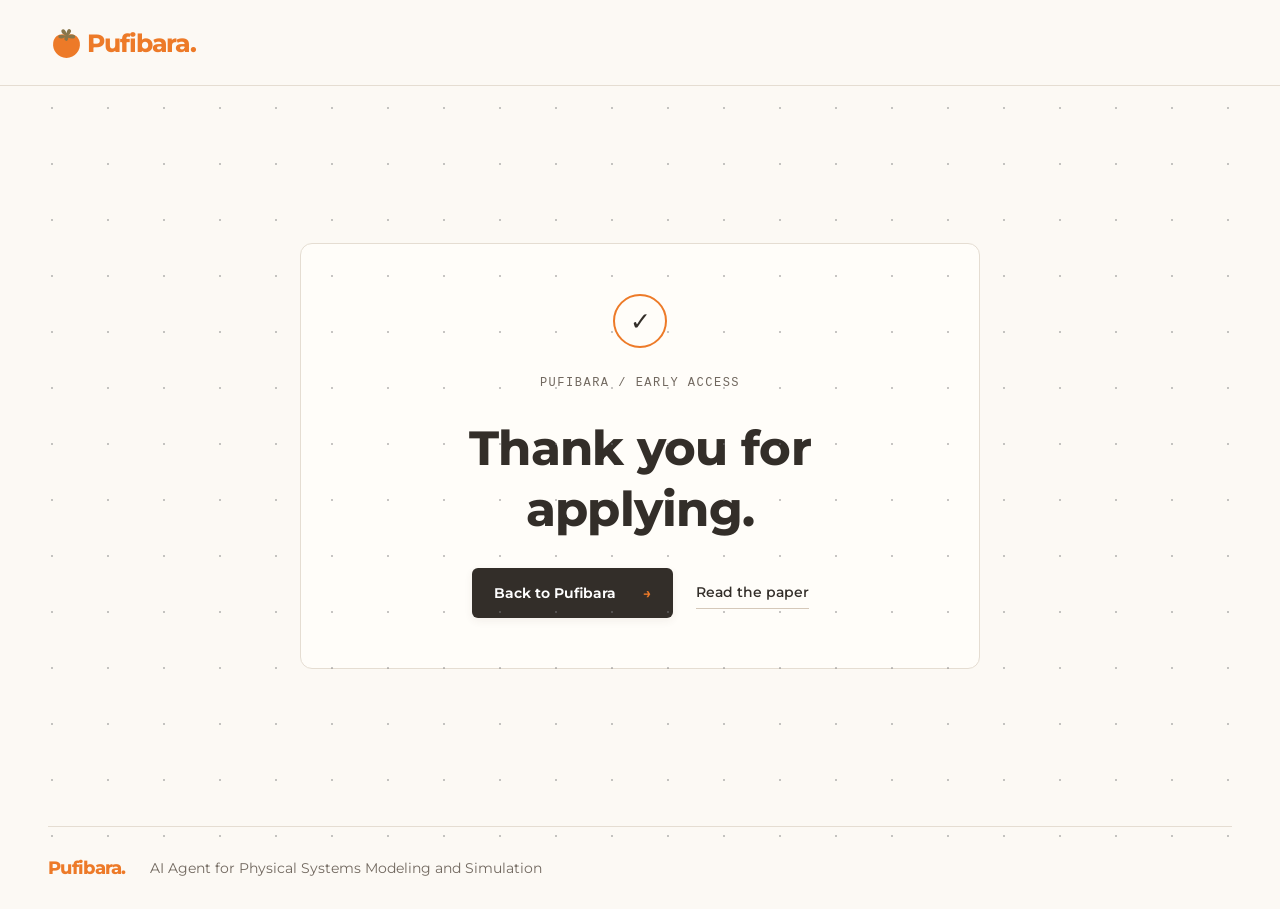
==== website/thanks.html @ 18b5b830 "Refine landing page layout and animations" ====
<!doctype html>
<html lang="en">
<head>
  <meta charset="utf-8">
  <meta name="viewport" content="width=device-width, initial-scale=1">
  <meta name="theme-color" content="#fcf9f4">
  <meta name="robots" content="noindex">
  <title>Thank you — Pufibara Early Access</title>
  <link rel="icon" href="assets/mascot-topper.svg" type="image/svg+xml">
  <link rel="stylesheet" href="styles.css?v=heading-type-1">
</head>
<body>
  <a class="skip-link" href="#main">Skip to main content</a>
  <header class="site-header wrap">
    <a class="wordmark" href="index.html" aria-label="Pufibara home"><img class="brand-icon" src="assets/mascot-topper.svg" alt="" width="37" height="40">Pufibara<span class="brand-dot" aria-hidden="true">.</span></a>
  </header>
  <main class="success-page wrap" id="main">
    <section class="success-card" aria-labelledby="thanks-title">
      <span class="success-icon" aria-hidden="true">✓</span>
      <p class="eyebrow">PUFIBARA / EARLY ACCESS</p>
      <h1 id="thanks-title">Thank you for applying.</h1>
      <div class="hero-actions"><a class="button primary" href="index.html">Back to Pufibara <span aria-hidden="true">→</span></a><a class="text-link" href="https://arxiv.org/abs/2608.23653">Read the paper</a></div>
    </section>
  </main>
  <footer class="site-footer wrap"><a class="footer-brand" href="index.html">Pufibara.</a><p>AI Agent for Physical Systems Modeling and Simulation</p></footer>
</body>
</html>
---- website/styles.css ----
@charset "UTF-8";

@font-face {
  font-family: "Montserrat";
  font-style: normal;
  font-weight: 100 900;
  font-display: swap;
  src: url("assets/fonts/Montserrat-Variable.woff2") format("woff2");
}

:root {
  --paper: #fcf9f4;
  --surface: #fffdf9;
  --warm: #f7f1e8;
  --ink: #332e29;
  --muted: #71685f;
  --orange: #ed7a28;
  --line: #e5ddd2;
  --text-body: 16px;
  --text-ui: 14px;
  --text-small: 12px;
  --text-section: 34px;
  --text-card: 20px;
  --radius-card: 12px;
  --radius-control: 6px;
  --section-space: 24px;
  --dot-pattern: radial-gradient(circle, #fff 1px, transparent 1.5px);
  --dot-spacing: 56px 56px;
  --sans: "Montserrat", -apple-system, BlinkMacSystemFont, "Segoe UI", sans-serif;
  --mono: "SFMono-Regular", Consolas, "Liberation Mono", monospace;
}

* { box-sizing: border-box; }
html { scroll-behavior: smooth; scroll-padding-top: 110px; }
body { margin: 0; background: var(--paper); color: var(--ink); font-family: var(--sans); -webkit-font-smoothing: antialiased; }
a { color: inherit; text-decoration: none; }
a:focus-visible { outline: 3px solid var(--orange); outline-offset: 5px; }
::selection { background: var(--orange); color: var(--ink); }
h1, h2, h3, p { margin-top: 0; }
.wrap { width: min(1184px, calc(100% - 96px)); margin-inline: auto; }
.skip-link { position: absolute; left: 20px; top: -80px; background: var(--ink); color: white; padding: 12px; z-index: 20; }
.skip-link:focus { top: 12px; }

/* Keep navigation accessible while reading. */
.site-header { display: flex; align-items: center; justify-content: space-between; gap: 24px; min-height: 86px; position: sticky; top: 0; z-index: 10; background: var(--paper); }
.site-header::before { content: ""; position: absolute; inset: 0; z-index: -1; background: var(--paper); box-shadow: 0 0 0 100vmax var(--paper); clip-path: inset(0 -100vmax); pointer-events: none; }
.site-header::after { content: ""; position: absolute; bottom: 0; left: calc(50% - 50vw); right: calc(50% - 50vw); border-bottom: 1px solid var(--line); pointer-events: none; }
.wordmark { display: flex; align-items: center; font-size: 25px; font-weight: 750; letter-spacing: -1.1px; color: var(--orange); }
.brand-icon { display: block; flex-shrink: 0; width: 37px; height: 40px; margin-right: 2px; }
.brand-dot { color: var(--orange); }
.site-header nav { display: flex; align-items: center; gap: 27px; font-size: var(--text-ui); font-weight: 550; }
.site-header nav a:hover, .text-link:hover, .difference-link:hover, .site-footer a:not(.footer-brand):hover { color: var(--ink); text-decoration: underline; text-decoration-color: var(--orange); text-underline-offset: 5px; }

.hero { position: relative; isolation: isolate; display: grid; grid-template-columns: 1.15fr 1fr; gap: 56px; align-items: center; padding-top: 68px; padding-bottom: var(--section-space); }
.eyebrow { font: 500 var(--text-small)/1.7 var(--mono); letter-spacing: 1.5px; color: var(--muted); margin-bottom: 24px; }
h1 { font-size: clamp(40px, 4.4vw, 62px); font-weight: 750; line-height: 1.2; letter-spacing: -2.5px; margin-bottom: 25px; }
html:lang(en) .hero-copy { container-type: inline-size; min-width: 0; }
html:lang(en) h1 { font-size: min(7.1cqw, 48px); font-weight: 750; line-height: 1.28; letter-spacing: -.015em; }
.hero-line { display: block; white-space: normal; }
.accent { color: var(--orange); }
.hero-description { max-width: 475px; font-size: var(--text-body); line-height: 1.9; color: var(--muted); margin-bottom: 29px; }
.hero-actions { display: flex; align-items: center; flex-wrap: wrap; gap: 23px; }
.button { display: inline-flex; align-items: center; justify-content: space-between; gap: 27px; padding: 15px 21px; border: 1px solid transparent; border-radius: var(--radius-control); font-size: var(--text-ui); font-weight: 650; transition: background .15s, transform .15s; }
.primary { background: var(--ink); color: #fff; box-shadow: 0 3px 8px #513b2512; }
.primary span { color: var(--orange); }
.button:hover { background: #514033; transform: translateY(-2px); }
.text-link { font-size: var(--text-ui); font-weight: 550; border-bottom: 1px solid #d5c8b9; padding-block: 7px; }
.text-link:hover { border-bottom-color: var(--orange); text-decoration: none; }
.text-link span { margin-left: 12px; }
.hero-art { position: relative; min-width: 0; margin: 0; background: #f2eee7; border: 1px solid var(--line); border-radius: var(--radius-card); overflow: hidden; box-shadow: 0 15px 40px #80572f0c; }
.hero-art img { display: block; width: 100%; height: auto; }
.mascot-link { display: block; border-radius: inherit; }
.mascot-link:focus-visible { outline-offset: -5px; }

.section-space { padding-block: var(--section-space); }
.engineering-section { background: var(--paper); }
.engineering-grid { display: grid; grid-template-columns: repeat(2, minmax(0, 1fr)); gap: 32px; }
.engineering-title { text-align: center; margin-bottom: 32px; }
.heading-lead, .heading-tomorrow, .heading-vision, .heading-amp, .heading-demo { display: inline-block; }
.heading-tomorrow { position: relative; }
.heading-tomorrow svg { position: absolute; left: 0; bottom: -10px; width: 100%; height: 16px; }
.heading-amp { color: inherit; margin-inline: .06em; }
.engineering-column { position: relative; min-width: 0; padding: 28px; border-radius: var(--radius-card); color: var(--ink); }
.engineering-column h3 { font-size: var(--text-card); font-weight: 650; line-height: 1.45; letter-spacing: -.5px; margin-bottom: 18px; }
.engineering-column ul { list-style: none; padding: 0; margin: 0; }
.engineering-column li { position: relative; min-height: 116px; font-size: 19px; line-height: 1.55; font-weight: 550; }
.engineering-column li p { margin: 0; }
.engineering-today { padding-left: 0; }
.engineering-today li { margin-bottom: 16px; border: 1px solid var(--line); border-radius: var(--radius-card); background: var(--surface); box-shadow: 0 6px 18px #513b2506; }
.workflow-copy { padding: 18px; }
.engineering-column li .workflow-note { margin-top: 10px; color: var(--muted); font-size: var(--text-ui); font-weight: 400; line-height: 1.6; }
.engineering-column li .workflow-time { display: inline-block; padding: 3px 8px; border-radius: 4px; background: var(--warm); font-family: var(--mono); font-size: var(--text-small); }
.engineering-tomorrow { align-self: start; padding-bottom: 0; }
.engineering-tomorrow h3 { color: var(--orange); }
.engineering-tomorrow li { display: flex; min-height: 0; padding: 0 0 16px; }
.engineering-tomorrow li:last-child { padding-bottom: 0; }
.engineering-tomorrow li > div { position: relative; flex: 1; min-width: 0; padding: 18px; border: 1px solid var(--line); border-radius: var(--radius-card); background: var(--surface); box-shadow: 0 6px 18px #513b2506; }
.engineering-tomorrow li:nth-child(2) > div { border-color: #ed7a2855; background: #fff4e9; }
.engineering-column .workflow-label { display: flex; align-items: center; gap: 10px; margin-bottom: 12px; color: var(--ink); font: 700 22px/1.4 var(--sans); letter-spacing: 0; }
.engineering-tomorrow li:nth-child(2) .workflow-label { color: var(--orange); }
.role-icon { width: 24px; height: 24px; flex-shrink: 0; }
@media (min-width: 681px) {
  .engineering-grid { column-gap: 28px; row-gap: 16px; padding-top: 12px; }
  .engineering-column { display: grid; grid-template-rows: subgrid; grid-row: span 3; align-self: stretch; padding: 0; }
  .engineering-column ul { display: contents; }
  .engineering-column h3 { margin-bottom: 0; }
  .engineering-column li { min-height: 0; margin-bottom: 0; padding-bottom: 0; }
}
@media (prefers-reduced-motion: no-preference) {
  .engineering-section.is-visible .heading-lead { animation: heading-flow .7s cubic-bezier(.2,.8,.2,1) both; }
  .engineering-section.is-visible .heading-tomorrow { animation: heading-swing .85s .12s cubic-bezier(.2,.8,.2,1) both; }
  .engineering-section.is-visible .heading-tomorrow path { stroke-dasharray: 1; animation: draw-tool-links .65s .55s ease both; }
  .demo-section.is-visible .heading-vision { animation: demo-word-left 1s cubic-bezier(.22,.8,.3,1) both; }
  .demo-section.is-visible .heading-amp { animation: amp-pop 1s .12s both; }
  .demo-section.is-visible .heading-demo { animation: demo-word-right 1s .22s cubic-bezier(.22,.8,.3,1) both; }
  @keyframes heading-flow { from { opacity: 0; translate: -12px 7px; } to { opacity: 1; translate: 0 0; } }
  @keyframes heading-swing { 0% { opacity: 0; translate: 16px 10px; } 65% { opacity: 1; translate: 0 -3px; } 100% { opacity: 1; translate: 0 0; } }
  @keyframes amp-pop { 0% { opacity: 0; scale: .65; } 60% { opacity: 1; scale: 1.12; } 100% { opacity: 1; scale: 1; } }
  @keyframes demo-word-left { 0% { opacity: 0; translate: -28px 16px; } 60% { opacity: 1; translate: 3px -6px; } 80% { translate: -1px 2px; } 100% { opacity: 1; translate: 0 0; } }
  @keyframes demo-word-right { 0% { opacity: 0; translate: 28px -16px; } 60% { opacity: 1; translate: -3px 6px; } 80% { translate: 1px -2px; } 100% { opacity: 1; translate: 0 0; } }
  .difference-item.is-visible .local-computer { animation: reveal-feature .65s ease both; }
  .difference-item.is-visible .computer-files { animation: reveal-feature .55s .25s ease both; }
  .difference-item.is-visible .llm-choice { animation: reveal-feature .65s .5s ease both; }
  .difference-item.is-visible .llm-options > span { animation: reveal-feature .5s .7s ease both; }
  .difference-item.is-visible .llm-options > span + span { animation-delay: .85s; }
  .difference-item.is-visible .agent-hub { animation: reveal-feature .55s ease both; }
  .difference-item.is-visible .tools-visual > svg path { stroke-dasharray: 1; animation: draw-tool-links 1s .25s ease both; }
  .difference-item.is-visible .tool-destinations > span { animation: reveal-feature .55s .6s ease both; }
  .difference-item.is-visible .tool-destinations > span:nth-child(2) { animation-delay: .8s; }
  .difference-item.is-visible .tool-destinations > span:nth-child(3) { animation-delay: 1s; }
  .engineering-section.is-visible li { animation: workflow-arrive .65s both; }
  .engineering-section.is-visible li:nth-child(2) { animation-delay: .15s; }
  @keyframes workflow-arrive { from { opacity: 0; translate: 0 14px; } to { opacity: 1; translate: 0 0; } }
}
@media (max-width: 680px) {
  .engineering-grid { grid-template-columns: 1fr; gap: 24px; }
  .engineering-column { padding: 0 24px; }
  .engineering-today li:last-child { margin-bottom: 0; }
  .engineering-column li { min-height: 0; font-size: 18px; }
}
.demo-section { background: var(--paper); }
.demo-inner { text-align: center; }
.demo-inner h2 { margin-bottom: 32px; }
.demo-frame { aspect-ratio: 16 / 9; width: min(100%, 760px); margin-inline: auto; background: #f7efe4; border: 1px solid var(--line); border-radius: var(--radius-card); overflow: hidden; }
.demo-frame iframe { display: block; width: 100%; height: 100%; border: 0; }
.demo-cover { position: relative; display: flex; align-items: center; justify-content: center; height: 100%; }
.demo-cover:focus-visible { outline-offset: -5px; }
.demo-thumbnail { position: absolute; inset: 0; width: 100%; height: 100%; object-fit: cover; }
.demo-play { position: relative; display: inline-flex; align-items: center; justify-content: center; width: 64px; height: 48px; border-radius: 10px; background: var(--ink); }
.demo-play::before { content: ""; width: 0; height: 0; border-top: 8px solid transparent; border-bottom: 8px solid transparent; border-left: 13px solid var(--orange); transform: translateX(2px); }
.demo-cover:hover .demo-play { background: #514033; }
.demo-duration { position: absolute; right: 10px; bottom: 10px; padding: 2px 5px; border-radius: 3px; background: #0009; color: #fff; font: var(--text-small)/1.5 var(--mono); }
.demo-fallback { display: inline-block; margin-top: 9px; }
h2 { font-size: var(--text-section); font-weight: 700; line-height: 1.3; letter-spacing: -1.2px; margin-bottom: 24px; }
.benchmark-heading { display: flex; justify-content: space-between; align-items: center; flex-wrap: wrap; gap: 25px 40px; }
.difference-heading h2, .benchmark-heading h2 { margin-bottom: 0; }
.benchmark-heading > p { max-width: 400px; margin: 0; color: var(--muted); font-size: var(--text-body); line-height: 1.9; }
.difference-grid { display: grid; grid-template-columns: repeat(2, minmax(0, 1fr)); gap: 18px; margin-top: 34px; }
.difference-item { container-type: inline-size; display: flex; flex-direction: column; align-items: flex-start; padding: 24px; border: 1px solid var(--line); border-radius: var(--radius-card); background: var(--surface); }
.difference-number { font: var(--text-small)/1.6 var(--mono); letter-spacing: 1px; color: var(--muted); }
.difference-number::before { content: ""; display: inline-block; width: 5px; height: 5px; background: var(--orange); margin-right: 8px; vertical-align: 1px; }
.feature-visual { width: 100%; height: 180px; margin-top: 20px; padding: 18px; border: 1px solid var(--line); border-radius: var(--radius-card); background: var(--paper); }
.visual-caption { display: block; margin-bottom: 14px; color: var(--muted); font: var(--text-small)/1.5 var(--mono); letter-spacing: .5px; }
.behavior-visual svg { display: block; width: 100%; height: 92px; color: var(--orange); }
.system-spring { transform-origin: 36px 43px; }
.system-damper { transform-origin: 116px 78px; }
.privacy-visual { display: flex; align-items: center; justify-content: center; gap: 20px; }
.local-computer { display: grid; justify-items: center; gap: 12px; font-size: var(--text-small); }
.computer-screen { position: relative; display: grid; grid-template-columns: auto auto; align-items: center; justify-content: center; gap: 10px; width: 158px; min-height: 76px; padding: 10px; border: 2px solid #b7a99b; border-radius: 9px; background: var(--surface); }
.computer-screen::after { content: ""; position: absolute; left: -8px; right: -8px; bottom: -6px; height: 4px; background: #b7a99b; border-radius: 0 0 5px 5px; }
.computer-app { color: var(--orange); font-size: var(--text-ui); font-weight: 650; }
.computer-files { display: flex; flex-direction: column; align-items: center; gap: 3px; color: var(--muted); white-space: nowrap; }
.computer-files svg { width: 28px; height: 26px; }
.llm-choice { display: grid; justify-items: center; gap: 10px; color: var(--muted); font-size: var(--text-small); text-align: center; }
.llm-options { display: flex; justify-content: center; flex-wrap: wrap; gap: 7px; }
.llm-options > span { padding: 5px 8px; border: 1px solid var(--line); border-radius: var(--radius-control); background: var(--surface); white-space: nowrap; }
.visual-chip { display: inline-flex; align-items: center; justify-content: center; padding: 7px 10px; border: 1px solid var(--line); border-radius: var(--radius-control); background: var(--surface); color: var(--ink); font: var(--text-small)/1.5 var(--mono); }
.comparison-visual { display: flex; flex-direction: column; justify-content: center; gap: 10px; }
.comparison-legend { display: flex; flex-wrap: wrap; gap: 4px 14px; color: var(--muted); font-size: var(--text-small); }
.comparison-legend span::before { content: ""; display: inline-block; width: 7px; height: 7px; margin-right: 5px; border-radius: 2px; background: #b7a99b; }
.comparison-legend .legend-pufibara::before { background: var(--orange); }
.comparison-row { display: grid; grid-template-columns: 78px 1fr; align-items: center; gap: 12px; font-size: var(--text-small); }
.comparison-pair { display: grid; gap: 3px; }
.comparison-bar { display: block; width: var(--bar-width); height: 6px; border-radius: 3px; transform-origin: left; }
.comparison-baseline { background: #b7a99b; }
.comparison-pufibara { background: var(--orange); }
.tools-visual { display: flex; align-items: center; justify-content: center; }
.agent-hub { border-color: #ed7a2855; color: var(--orange); }
.tools-visual > svg { width: 60px; height: 108px; flex: 0 1 60px; }
.tool-destinations { display: grid; gap: 7px; }
@container (max-width: 300px) {
  .privacy-visual { height: 200px; flex-direction: column; gap: 10px; }
  .local-computer { gap: 8px; }
  .computer-screen { padding: 8px; }
  .llm-choice { gap: 5px; }
}
@media (max-width: 420px) {
  .feature-visual { padding: 12px; }
  .visual-chip { padding: 6px 8px; }
  .comparison-row { grid-template-columns: 78px 1fr; gap: 8px; }
}
@media (prefers-reduced-motion: no-preference) {
  .difference-item.is-visible .system-mass { animation: settle-mass 2.8s ease-in-out both; }
  .difference-item.is-visible .system-spring { animation: settle-spring 2.8s ease-in-out both; }
  .difference-item.is-visible .system-damper { animation: settle-damper 2.8s ease-in-out both; }
  .difference-item.is-visible .comparison-bar { animation: reveal-comparison .8s ease both; }
  .difference-item.is-visible .comparison-pufibara { animation-delay: .15s; }
  @keyframes settle-mass { 0% { transform: translateX(18px); } 18% { transform: translateX(-12px); } 34% { transform: translateX(8px); } 50% { transform: translateX(-5px); } 65% { transform: translateX(3px); } 80% { transform: translateX(-1px); } 100% { transform: translateX(0); } }
  @keyframes settle-spring { 0% { transform: scaleX(1.13846); } 18% { transform: scaleX(.90769); } 34% { transform: scaleX(1.06154); } 50% { transform: scaleX(.96154); } 65% { transform: scaleX(1.02308); } 80% { transform: scaleX(.99231); } 100% { transform: scaleX(1); } }
  @keyframes settle-damper { 0% { transform: scaleX(1.36); } 18% { transform: scaleX(.76); } 34% { transform: scaleX(1.16); } 50% { transform: scaleX(.9); } 65% { transform: scaleX(1.06); } 80% { transform: scaleX(.98); } 100% { transform: scaleX(1); } }
  @keyframes reveal-comparison { from { transform: scaleX(0); } to { transform: scaleX(1); } }
  @keyframes reveal-feature { from { opacity: 0; transform: translateY(5px); } to { opacity: 1; transform: translateY(0); } }
  @keyframes draw-tool-links { from { stroke-dashoffset: 1; } to { stroke-dashoffset: 0; } }
}
.difference-item h3 { font-size: var(--text-card); font-weight: 650; line-height: 1.45; letter-spacing: -.5px; margin: 23px 0 15px; }
.difference-item > p { font-size: var(--text-body); line-height: 1.8; color: var(--muted); margin-bottom: 23px; }
.difference-link { margin-top: auto; font-size: var(--text-ui); line-height: 1.8; font-weight: 600; border-bottom: 1px solid var(--line); padding-bottom: 3px; }
.difference-link span { margin-left: 10px; }

.benchmark-section { padding-block: var(--section-space); background: var(--paper); }
.benchmark-heading .eyebrow { margin-bottom: 18px; }
.benchmark-matchup { display: flex; align-items: baseline; flex-wrap: wrap; gap: 9px 14px; font-size: var(--text-section); }
.matchup-vs { color: var(--muted); font-size: .55em; font-weight: 500; letter-spacing: 0; }
.matchup-competitor { color: var(--ink); white-space: nowrap; }
.benchmark-takeaway { margin: 17px 0 0; font-size: var(--text-body); line-height: 1.8; color: var(--ink); }
.benchmark-context { font: var(--text-small)/1.9 var(--mono); color: var(--muted); margin: 29px 0 0; }
.benchmark-context > span { padding-inline: 11px; color: #aa9784; }
.benchmark-metrics { display: grid; grid-template-columns: repeat(3, minmax(0, 1fr)); gap: 16px; margin-top: 25px; }
.benchmark-metric { min-width: 0; padding: 25px 22px 22px; border: 1px solid #dfd2c2; border-top: 3px solid var(--orange); border-radius: var(--radius-card); background: var(--surface); box-shadow: 0 4px 12px #69451f04; text-align: center; }
.benchmark-metric h3 { font-size: var(--text-card); line-height: 1.7; font-weight: 550; color: var(--ink); margin-bottom: 24px; min-height: 44px; }
.metric-value { font-size: clamp(48px, 6vw, 64px); font-weight: 750; line-height: 1.1; font-variant-numeric: tabular-nums; letter-spacing: -2px; margin-bottom: 8px; white-space: nowrap; }
.metric-value > span { font-size: .55em; letter-spacing: -.5px; }
.metric-value > .metric-number { font-size: inherit; letter-spacing: inherit; }
.metric-value > .metric-prefix { display: block; margin-bottom: 8px; color: var(--muted); font-size: var(--text-ui); font-weight: 500; line-height: 1.5; letter-spacing: 0; }
.benchmark-footer { display: flex; justify-content: space-between; align-items: flex-start; gap: 35px; margin-top: 23px; }
.benchmark-footer p { max-width: 630px; margin: 0; color: var(--muted); font-size: var(--text-small); line-height: 1.85; }
.benchmark-notes { min-width: 0; }
.evaluation-details { margin-top: 12px; }
.evaluation-details summary { width: fit-content; padding: 8px 0; cursor: pointer; font-size: var(--text-ui); font-weight: 600; }
.evaluation-details summary:focus-visible { outline: 2px solid var(--orange); outline-offset: 4px; }
.evaluation-details[open] summary { margin-bottom: 6px; }
.benchmark-footer .text-link { flex-shrink: 0; font-size: var(--text-ui); padding-top: 0; }

.site-footer { display: flex; align-items: center; gap: 24px; padding-block: 25px; border-top: 1px solid var(--line); font-family: var(--sans); font-size: var(--text-ui); line-height: 1.8; color: var(--muted); }
.footer-brand { font-size: 18px; font-weight: 750; color: var(--orange); letter-spacing: -.7px; }
.site-footer p { margin: 0; }
.site-footer > a:last-child { margin-left: auto; }

/* Pilot applications are submitted directly to the configured mail form service. */
.nav-pilot { color: var(--ink); font-weight: 650; text-decoration: underline; text-decoration-color: var(--orange); text-underline-offset: 5px; }
.pilot-nav-short { display: none; }
.pilot-section { display: flex; flex-direction: column; align-items: center; gap: 34px; padding: var(--section-space) 40px; margin-top: 0; margin-bottom: 48px; background: var(--paper); }
.pilot-copy { text-align: center; width: 100%; max-width: 660px; }
.pilot-copy > p:not(.eyebrow) { font-size: var(--text-body); line-height: 1.85; color: var(--muted); }
.pilot-copy h2 { margin-bottom: 20px; }
.pilot-copy > p:last-child { margin-bottom: 0; }
.pilot-form { position: relative; z-index: 6; width: 100%; max-width: 640px; min-width: 0; }
.form-row { display: grid; grid-template-columns: 1fr 1fr; gap: 16px; }
.form-field { display: flex; flex-direction: column; gap: 8px; margin-bottom: 19px; min-width: 0; }
.form-field label { font-size: var(--text-ui); font-weight: 600; line-height: 1.7; }
.form-field label > span { color: var(--ink); }
.form-field input, .form-field textarea { width: 100%; min-width: 0; padding: 11px 12px; border: 1px solid #d8cabc; border-radius: var(--radius-control); background: var(--surface); color: var(--ink); font: var(--text-body)/1.6 var(--sans); }
.form-field textarea { resize: vertical; min-height: 125px; }
.form-field input::placeholder, .form-field textarea::placeholder { color: #827568; font-size: var(--text-ui); }
.form-field input:focus-visible, .form-field textarea:focus-visible { outline: 2px solid var(--orange); outline-offset: 2px; }
.form-note { margin: 2px 0 19px; color: var(--muted); font-size: var(--text-small); line-height: 1.8; }
.pilot-form .button { cursor: pointer; font-family: var(--sans); min-height: 46px; }
.pilot-form .button:disabled { cursor: progress; opacity: .75; transform: none; }
.pilot-email { margin: 24px 0 0; color: var(--muted); font-size: var(--text-ui); line-height: 1.8; }
.pilot-email a { text-decoration: underline; text-underline-offset: 3px; overflow-wrap: anywhere; }

.success-page { min-height: calc(100svh - 160px); display: grid; align-items: center; padding-block: 65px; }
.success-card { max-width: 680px; width: 100%; margin-inline: auto; padding: 50px; border: 1px solid var(--line); border-radius: var(--radius-card); background: var(--surface); text-align: center; }
.success-icon { display: grid; place-items: center; width: 54px; height: 54px; margin: 0 auto 25px; border: 2px solid var(--orange); border-radius: 50%; color: var(--ink); font-size: 25px; }
.success-card .hero-actions { justify-content: center; margin-top: 27px; }

body::after {
  content: "";
  position: fixed;
  inset: 24px;
  z-index: 5;
  pointer-events: none;
  background-image: var(--dot-pattern);
  background-size: var(--dot-spacing);
  opacity: .22;
  mix-blend-mode: difference;
}
.demo-frame:has(iframe) { position: relative; z-index: 6; }

@media (min-width: 1500px) {
  .hero { padding-top: 80px; }
  .hero-art { max-width: 490px; justify-self: end; }
}
@media (max-width: 1000px) {
  .wrap { width: calc(100% - 56px); }
  .hero { gap: 30px; }
  .site-header nav { gap: 20px; }
  .benchmark-heading { gap: 35px; }
  .benchmark-heading > p { max-width: 340px; }
  .benchmark-metric { padding-inline: 17px; }
  .benchmark-footer { gap: 25px; }
  .pilot-section { padding-inline: 28px; gap: 35px; }
}
@media (max-width: 700px) {
  :root { --text-section: 28px; }
  .engineering-title, .demo-inner h2 { margin-bottom: 24px; }
  html { scroll-padding-top: 90px; }
  .wrap { width: calc(100% - 40px); }
  .site-header { min-height: 72px; gap: 12px; }
  .wordmark { font-size: 22px; }
  .brand-icon { width: 31px; height: 34px; margin-right: 2px; }
  .site-header nav { gap: 12px; }
  .site-header nav > a[href^="#"] { display: none; }
  .site-header nav > a.nav-pilot { display: inline-flex; align-items: center; min-height: 44px; }
  .pilot-nav-full { display: none; }
  .pilot-nav-short { display: inline; }
  .hero { grid-template-columns: 1fr; gap: 34px; padding-top: 43px; }
  .eyebrow { margin-bottom: 22px; }
  h1 { font-size: clamp(34px, 8.8vw, 54px); letter-spacing: -1.6px; }
  html:lang(en) h1 { font-size: clamp(32px, 8.7vw, 40px); line-height: 1.25; }
  html:lang(en) .hero-line { display: inline; white-space: normal; }
  .hero-actions { gap: 20px; }
  .hero-actions .button { gap: 18px; }
  .hero-art { max-width: 440px; width: 100%; justify-self: center; }
  h2 { font-size: var(--text-section); letter-spacing: -.8px; }
  .benchmark-heading { display: block; }
  .benchmark-heading > p { max-width: none; margin-top: 20px; }
  .difference-grid { grid-template-columns: 1fr; margin-top: 27px; gap: 14px; }
  .difference-item h3 { margin-top: 18px; }
  .difference-item > p { margin-bottom: 16px; }
  .benchmark-context { margin-top: 23px; }
  .benchmark-context > span { padding-inline: 5px; }
  .benchmark-metrics { grid-template-columns: 1fr; gap: 12px; }
  .benchmark-metric { padding: 24px; }
  .benchmark-metric h3 { min-height: 0; margin-bottom: 18px; }
  .metric-value { font-size: clamp(48px, 16vw, 64px); }
  .benchmark-footer { display: block; }
  .benchmark-footer .text-link { display: inline-block; margin-top: 18px; }
  .site-footer { flex-wrap: wrap; gap: 12px; }
  .site-footer p { order: 3; flex-basis: 100%; }
  .pilot-section { gap: 26px; padding-inline: 22px; margin-bottom: 40px; }
  .form-row { grid-template-columns: 1fr; gap: 0; }
  .success-page { padding-block: 40px; }
  .success-card { padding: 32px 23px; }
}
@media (prefers-reduced-motion: reduce) {
  html { scroll-behavior: auto; }
  *, *::before, *::after { transition: none !important; }
}
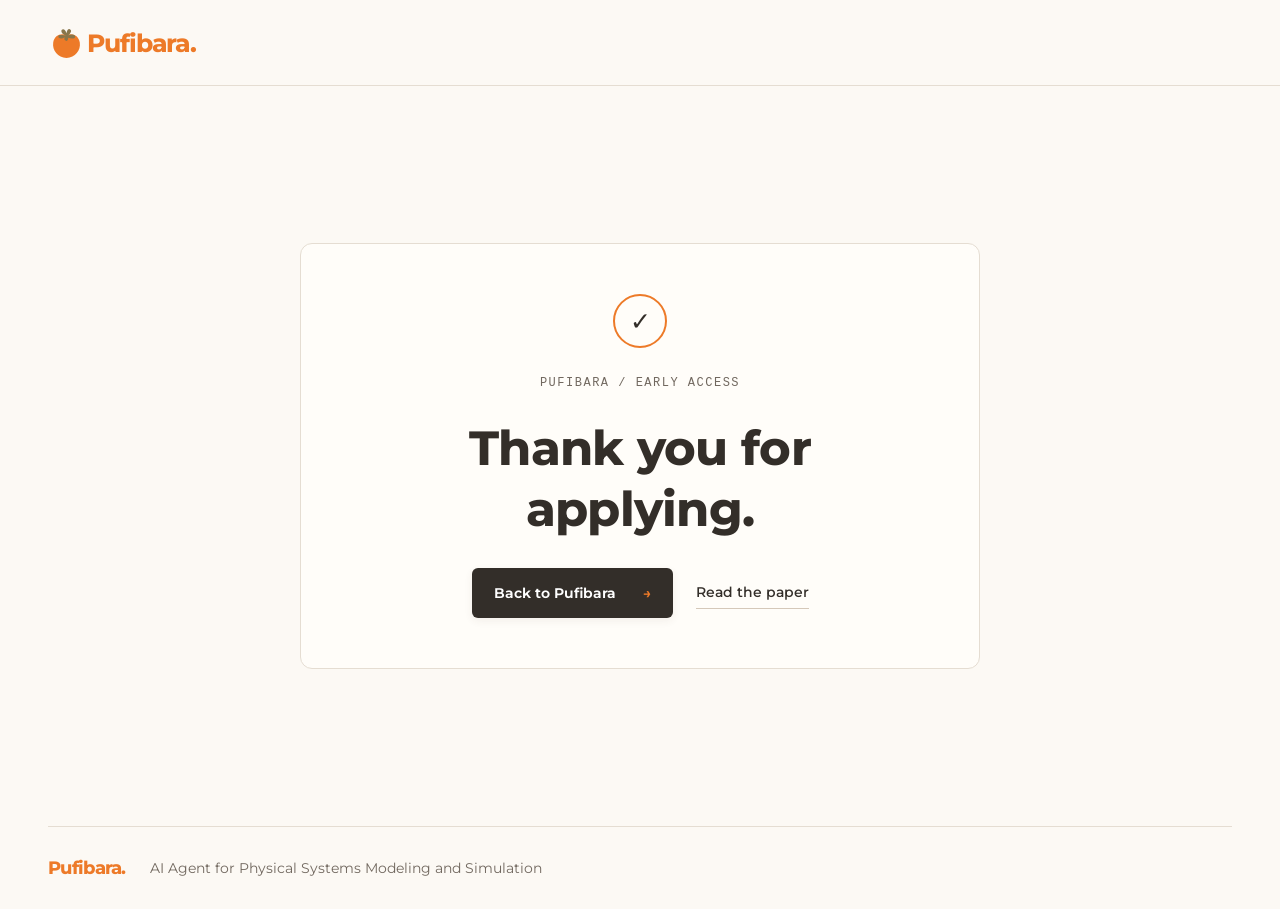
==== commit b9b7be9c: "Refine website layout and mobile typography" ====
--- a/website/thanks.html
+++ b/website/thanks.html
@@ -7,7 +7,7 @@
   <meta name="robots" content="noindex">
   <title>Thank you — Pufibara Early Access</title>
   <link rel="icon" href="assets/mascot-topper.svg" type="image/svg+xml">
-  <link rel="stylesheet" href="styles.css?v=heading-type-1">
+  <link rel="stylesheet" href="styles.css?v=responsive-review-1">
 </head>
 <body>
   <a class="skip-link" href="#main">Skip to main content</a>
--- a/website/styles.css
+++ b/website/styles.css
@@ -24,7 +24,7 @@
   --radius-card: 12px;
   --radius-control: 6px;
   --section-space: 24px;
-  --dot-pattern: radial-gradient(circle, #fff 1px, transparent 1.5px);
+  --dot-pattern: radial-gradient(circle, #b8ab9d 0.8px, transparent 1.3px);
   --dot-spacing: 56px 56px;
   --sans: "Montserrat", -apple-system, BlinkMacSystemFont, "Segoe UI", sans-serif;
   --mono: "SFMono-Regular", Consolas, "Liberation Mono", monospace;
@@ -52,6 +52,8 @@
 .site-header nav a:hover, .text-link:hover, .difference-link:hover, .site-footer a:not(.footer-brand):hover { color: var(--ink); text-decoration: underline; text-decoration-color: var(--orange); text-underline-offset: 5px; }
 
 .hero { position: relative; isolation: isolate; display: grid; grid-template-columns: 1.15fr 1fr; gap: 56px; align-items: center; padding-top: 68px; padding-bottom: var(--section-space); }
+.hero::before { content: ""; position: absolute; inset-block: 0; left: calc(50% - 50vw); right: calc(50% - 50vw); z-index: -1; pointer-events: none; }
+.hero::before, .engineering-section { background-image: var(--dot-pattern); background-size: var(--dot-spacing); }
 .eyebrow { font: 500 var(--text-small)/1.7 var(--mono); letter-spacing: 1.5px; color: var(--muted); margin-bottom: 24px; }
 h1 { font-size: clamp(40px, 4.4vw, 62px); font-weight: 750; line-height: 1.2; letter-spacing: -2.5px; margin-bottom: 25px; }
 html:lang(en) .hero-copy { container-type: inline-size; min-width: 0; }
@@ -73,7 +75,6 @@
 .mascot-link:focus-visible { outline-offset: -5px; }
 
 .section-space { padding-block: var(--section-space); }
-.engineering-section { background: var(--paper); }
 .engineering-grid { display: grid; grid-template-columns: repeat(2, minmax(0, 1fr)); gap: 32px; }
 .engineering-title { text-align: center; margin-bottom: 32px; }
 .heading-lead, .heading-tomorrow, .heading-vision, .heading-amp, .heading-demo { display: inline-block; }
@@ -152,21 +153,21 @@
 .demo-duration { position: absolute; right: 10px; bottom: 10px; padding: 2px 5px; border-radius: 3px; background: #0009; color: #fff; font: var(--text-small)/1.5 var(--mono); }
 .demo-fallback { display: inline-block; margin-top: 9px; }
 h2 { font-size: var(--text-section); font-weight: 700; line-height: 1.3; letter-spacing: -1.2px; margin-bottom: 24px; }
-.benchmark-heading { display: flex; justify-content: space-between; align-items: center; flex-wrap: wrap; gap: 25px 40px; }
+.difference-heading, .benchmark-heading, .benchmark-context { text-align: center; }
 .difference-heading h2, .benchmark-heading h2 { margin-bottom: 0; }
-.benchmark-heading > p { max-width: 400px; margin: 0; color: var(--muted); font-size: var(--text-body); line-height: 1.9; }
+.benchmark-summary { max-width: 52ch; margin: 8px auto 0; color: var(--muted); font-size: var(--text-ui); line-height: 1.7; }
+.benchmark-paper { display: inline-block; margin-top: 4px; }
 .difference-grid { display: grid; grid-template-columns: repeat(2, minmax(0, 1fr)); gap: 18px; margin-top: 34px; }
-.difference-item { container-type: inline-size; display: flex; flex-direction: column; align-items: flex-start; padding: 24px; border: 1px solid var(--line); border-radius: var(--radius-card); background: var(--surface); }
-.difference-number { font: var(--text-small)/1.6 var(--mono); letter-spacing: 1px; color: var(--muted); }
-.difference-number::before { content: ""; display: inline-block; width: 5px; height: 5px; background: var(--orange); margin-right: 8px; vertical-align: 1px; }
-.feature-visual { width: 100%; height: 180px; margin-top: 20px; padding: 18px; border: 1px solid var(--line); border-radius: var(--radius-card); background: var(--paper); }
-.visual-caption { display: block; margin-bottom: 14px; color: var(--muted); font: var(--text-small)/1.5 var(--mono); letter-spacing: .5px; }
-.behavior-visual svg { display: block; width: 100%; height: 92px; color: var(--orange); }
+.difference-item { container-type: inline-size; display: flex; flex-direction: column; align-items: center; padding: 24px; border: 1px solid var(--line); border-radius: var(--radius-card); background: var(--surface); text-align: center; }
+.feature-label { font: var(--text-small)/1.6 var(--mono); letter-spacing: 1px; text-transform: uppercase; color: var(--muted); }
+.feature-visual { width: 100%; min-height: 148px; margin-top: 12px; padding-block: 8px; }
+.behavior-visual { display: flex; align-items: center; }
+.behavior-visual svg { display: block; width: 100%; height: 112px; color: var(--orange); }
 .system-spring { transform-origin: 36px 43px; }
 .system-damper { transform-origin: 116px 78px; }
 .privacy-visual { display: flex; align-items: center; justify-content: center; gap: 20px; }
 .local-computer { display: grid; justify-items: center; gap: 12px; font-size: var(--text-small); }
-.computer-screen { position: relative; display: grid; grid-template-columns: auto auto; align-items: center; justify-content: center; gap: 10px; width: 158px; min-height: 76px; padding: 10px; border: 2px solid #b7a99b; border-radius: 9px; background: var(--surface); }
+.computer-screen { position: relative; display: grid; grid-template-columns: auto auto; align-items: center; justify-content: center; gap: 14px; width: 178px; min-height: 88px; padding: 10px; border: 2px solid #b7a99b; border-radius: 9px; background: var(--surface); }
 .computer-screen::after { content: ""; position: absolute; left: -8px; right: -8px; bottom: -6px; height: 4px; background: #b7a99b; border-radius: 0 0 5px 5px; }
 .computer-app { color: var(--orange); font-size: var(--text-ui); font-weight: 650; }
 .computer-files { display: flex; flex-direction: column; align-items: center; gap: 3px; color: var(--muted); white-space: nowrap; }
@@ -175,27 +176,26 @@
 .llm-options { display: flex; justify-content: center; flex-wrap: wrap; gap: 7px; }
 .llm-options > span { padding: 5px 8px; border: 1px solid var(--line); border-radius: var(--radius-control); background: var(--surface); white-space: nowrap; }
 .visual-chip { display: inline-flex; align-items: center; justify-content: center; padding: 7px 10px; border: 1px solid var(--line); border-radius: var(--radius-control); background: var(--surface); color: var(--ink); font: var(--text-small)/1.5 var(--mono); }
-.comparison-visual { display: flex; flex-direction: column; justify-content: center; gap: 10px; }
+.comparison-visual { display: flex; flex-direction: column; justify-content: center; gap: 10px; max-width: 420px; text-align: left; }
 .comparison-legend { display: flex; flex-wrap: wrap; gap: 4px 14px; color: var(--muted); font-size: var(--text-small); }
 .comparison-legend span::before { content: ""; display: inline-block; width: 7px; height: 7px; margin-right: 5px; border-radius: 2px; background: #b7a99b; }
 .comparison-legend .legend-pufibara::before { background: var(--orange); }
 .comparison-row { display: grid; grid-template-columns: 78px 1fr; align-items: center; gap: 12px; font-size: var(--text-small); }
 .comparison-pair { display: grid; gap: 3px; }
-.comparison-bar { display: block; width: var(--bar-width); height: 6px; border-radius: 3px; transform-origin: left; }
+.comparison-bar { display: block; width: var(--bar-width); height: 8px; border-radius: 4px; transform-origin: left; }
 .comparison-baseline { background: #b7a99b; }
 .comparison-pufibara { background: var(--orange); }
 .tools-visual { display: flex; align-items: center; justify-content: center; }
 .agent-hub { border-color: #ed7a2855; color: var(--orange); }
-.tools-visual > svg { width: 60px; height: 108px; flex: 0 1 60px; }
+.tools-visual > svg { width: 76px; height: 108px; flex: 0 1 76px; }
 .tool-destinations { display: grid; gap: 7px; }
 @container (max-width: 300px) {
-  .privacy-visual { height: 200px; flex-direction: column; gap: 10px; }
+  .privacy-visual { flex-direction: column; gap: 10px; }
   .local-computer { gap: 8px; }
   .computer-screen { padding: 8px; }
   .llm-choice { gap: 5px; }
 }
 @media (max-width: 420px) {
-  .feature-visual { padding: 12px; }
   .visual-chip { padding: 6px 8px; }
   .comparison-row { grid-template-columns: 78px 1fr; gap: 8px; }
 }
@@ -218,13 +218,11 @@
 .difference-link span { margin-left: 10px; }
 
 .benchmark-section { padding-block: var(--section-space); background: var(--paper); }
-.benchmark-heading .eyebrow { margin-bottom: 18px; }
-.benchmark-matchup { display: flex; align-items: baseline; flex-wrap: wrap; gap: 9px 14px; font-size: var(--text-section); }
+.benchmark-matchup { display: flex; justify-content: center; align-items: baseline; flex-wrap: wrap; gap: 4px 14px; font-size: var(--text-section); }
 .matchup-vs { color: var(--muted); font-size: .55em; font-weight: 500; letter-spacing: 0; }
 .matchup-competitor { color: var(--ink); white-space: nowrap; }
 .benchmark-takeaway { margin: 17px 0 0; font-size: var(--text-body); line-height: 1.8; color: var(--ink); }
-.benchmark-context { font: var(--text-small)/1.9 var(--mono); color: var(--muted); margin: 29px 0 0; }
-.benchmark-context > span { padding-inline: 11px; color: #aa9784; }
+.benchmark-context { display: flex; flex-wrap: wrap; justify-content: center; gap: 2px 16px; font: var(--text-small)/1.9 var(--mono); color: var(--muted); margin-top: 29px; }
 .benchmark-metrics { display: grid; grid-template-columns: repeat(3, minmax(0, 1fr)); gap: 16px; margin-top: 25px; }
 .benchmark-metric { min-width: 0; padding: 25px 22px 22px; border: 1px solid #dfd2c2; border-top: 3px solid var(--orange); border-radius: var(--radius-card); background: var(--surface); box-shadow: 0 4px 12px #69451f04; text-align: center; }
 .benchmark-metric h3 { font-size: var(--text-card); line-height: 1.7; font-weight: 550; color: var(--ink); margin-bottom: 24px; min-height: 44px; }
@@ -232,14 +230,12 @@
 .metric-value > span { font-size: .55em; letter-spacing: -.5px; }
 .metric-value > .metric-number { font-size: inherit; letter-spacing: inherit; }
 .metric-value > .metric-prefix { display: block; margin-bottom: 8px; color: var(--muted); font-size: var(--text-ui); font-weight: 500; line-height: 1.5; letter-spacing: 0; }
-.benchmark-footer { display: flex; justify-content: space-between; align-items: flex-start; gap: 35px; margin-top: 23px; }
-.benchmark-footer p { max-width: 630px; margin: 0; color: var(--muted); font-size: var(--text-small); line-height: 1.85; }
-.benchmark-notes { min-width: 0; }
+.benchmark-footer { margin-top: 23px; text-align: left; }
+.benchmark-footer p { margin: 0; color: var(--muted); font-size: var(--text-small); line-height: 1.85; }
 .evaluation-details { margin-top: 12px; }
 .evaluation-details summary { width: fit-content; padding: 8px 0; cursor: pointer; font-size: var(--text-ui); font-weight: 600; }
 .evaluation-details summary:focus-visible { outline: 2px solid var(--orange); outline-offset: 4px; }
 .evaluation-details[open] summary { margin-bottom: 6px; }
-.benchmark-footer .text-link { flex-shrink: 0; font-size: var(--text-ui); padding-top: 0; }
 
 .site-footer { display: flex; align-items: center; gap: 24px; padding-block: 25px; border-top: 1px solid var(--line); font-family: var(--sans); font-size: var(--text-ui); line-height: 1.8; color: var(--muted); }
 .footer-brand { font-size: 18px; font-weight: 750; color: var(--orange); letter-spacing: -.7px; }
@@ -251,9 +247,8 @@
 .pilot-nav-short { display: none; }
 .pilot-section { display: flex; flex-direction: column; align-items: center; gap: 34px; padding: var(--section-space) 40px; margin-top: 0; margin-bottom: 48px; background: var(--paper); }
 .pilot-copy { text-align: center; width: 100%; max-width: 660px; }
-.pilot-copy > p:not(.eyebrow) { font-size: var(--text-body); line-height: 1.85; color: var(--muted); }
+.pilot-copy > p { margin-bottom: 0; font-size: var(--text-body); line-height: 1.85; color: var(--muted); }
 .pilot-copy h2 { margin-bottom: 20px; }
-.pilot-copy > p:last-child { margin-bottom: 0; }
 .pilot-form { position: relative; z-index: 6; width: 100%; max-width: 640px; min-width: 0; }
 .form-row { display: grid; grid-template-columns: 1fr 1fr; gap: 16px; }
 .form-field { display: flex; flex-direction: column; gap: 8px; margin-bottom: 19px; min-width: 0; }
@@ -274,18 +269,6 @@
 .success-icon { display: grid; place-items: center; width: 54px; height: 54px; margin: 0 auto 25px; border: 2px solid var(--orange); border-radius: 50%; color: var(--ink); font-size: 25px; }
 .success-card .hero-actions { justify-content: center; margin-top: 27px; }
 
-body::after {
-  content: "";
-  position: fixed;
-  inset: 24px;
-  z-index: 5;
-  pointer-events: none;
-  background-image: var(--dot-pattern);
-  background-size: var(--dot-spacing);
-  opacity: .22;
-  mix-blend-mode: difference;
-}
-.demo-frame:has(iframe) { position: relative; z-index: 6; }
 
 @media (min-width: 1500px) {
   .hero { padding-top: 80px; }
@@ -295,10 +278,7 @@
   .wrap { width: calc(100% - 56px); }
   .hero { gap: 30px; }
   .site-header nav { gap: 20px; }
-  .benchmark-heading { gap: 35px; }
-  .benchmark-heading > p { max-width: 340px; }
   .benchmark-metric { padding-inline: 17px; }
-  .benchmark-footer { gap: 25px; }
   .pilot-section { padding-inline: 28px; gap: 35px; }
 }
 @media (max-width: 700px) {
@@ -314,28 +294,24 @@
   .site-header nav > a.nav-pilot { display: inline-flex; align-items: center; min-height: 44px; }
   .pilot-nav-full { display: none; }
   .pilot-nav-short { display: inline; }
-  .hero { grid-template-columns: 1fr; gap: 34px; padding-top: 43px; }
+  .hero { grid-template-columns: 1fr; gap: 24px; padding-top: 36px; }
   .eyebrow { margin-bottom: 22px; }
   h1 { font-size: clamp(34px, 8.8vw, 54px); letter-spacing: -1.6px; }
   html:lang(en) h1 { font-size: clamp(32px, 8.7vw, 40px); line-height: 1.25; }
-  html:lang(en) .hero-line { display: inline; white-space: normal; }
+  .hero-line { text-wrap: balance; }
+  .hero-line + .hero-line { margin-top: .12em; }
   .hero-actions { gap: 20px; }
   .hero-actions .button { gap: 18px; }
-  .hero-art { max-width: 440px; width: 100%; justify-self: center; }
+  .hero-art { width: min(90%, 360px); justify-self: center; }
   h2 { font-size: var(--text-section); letter-spacing: -.8px; }
-  .benchmark-heading { display: block; }
-  .benchmark-heading > p { max-width: none; margin-top: 20px; }
   .difference-grid { grid-template-columns: 1fr; margin-top: 27px; gap: 14px; }
   .difference-item h3 { margin-top: 18px; }
   .difference-item > p { margin-bottom: 16px; }
   .benchmark-context { margin-top: 23px; }
-  .benchmark-context > span { padding-inline: 5px; }
   .benchmark-metrics { grid-template-columns: 1fr; gap: 12px; }
   .benchmark-metric { padding: 24px; }
   .benchmark-metric h3 { min-height: 0; margin-bottom: 18px; }
   .metric-value { font-size: clamp(48px, 16vw, 64px); }
-  .benchmark-footer { display: block; }
-  .benchmark-footer .text-link { display: inline-block; margin-top: 18px; }
   .site-footer { flex-wrap: wrap; gap: 12px; }
   .site-footer p { order: 3; flex-basis: 100%; }
   .pilot-section { gap: 26px; padding-inline: 22px; margin-bottom: 40px; }
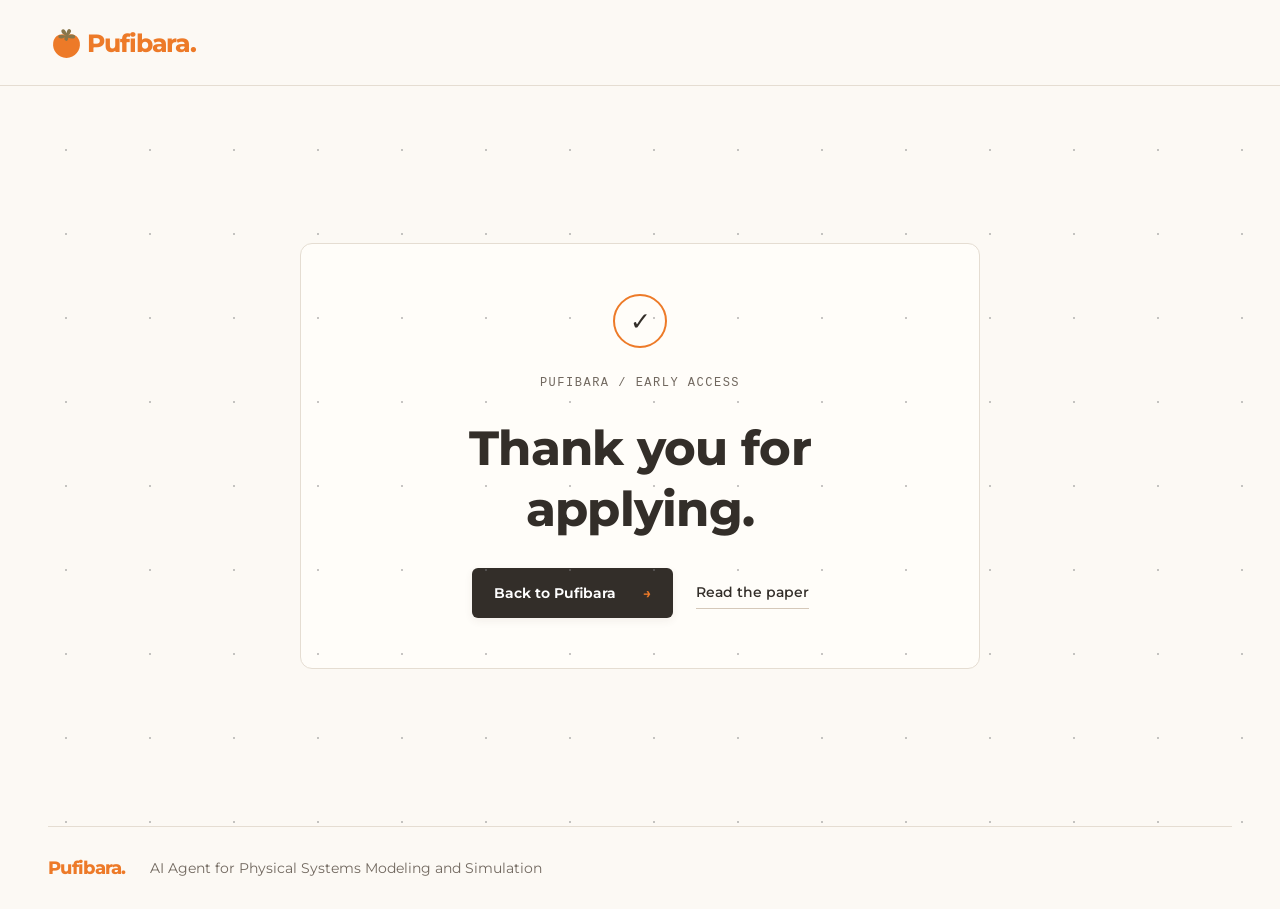
==== commit 52dc9163: "Update website navigation and dot overlay" ====
--- a/website/thanks.html
+++ b/website/thanks.html
@@ -7,7 +7,7 @@
   <meta name="robots" content="noindex">
   <title>Thank you — Pufibara Early Access</title>
   <link rel="icon" href="assets/mascot-topper.svg" type="image/svg+xml">
-  <link rel="stylesheet" href="styles.css?v=responsive-review-1">
+  <link rel="stylesheet" href="styles.css?v=site-nav-2">
 </head>
 <body>
   <a class="skip-link" href="#main">Skip to main content</a>
--- a/website/styles.css
+++ b/website/styles.css
@@ -24,8 +24,8 @@
   --radius-card: 12px;
   --radius-control: 6px;
   --section-space: 24px;
-  --dot-pattern: radial-gradient(circle, #b8ab9d 0.8px, transparent 1.3px);
-  --dot-spacing: 56px 56px;
+  --dot-pattern: radial-gradient(circle, #fff 1px, transparent 1.5px);
+  --dot-spacing: 84px 84px;
   --sans: "Montserrat", -apple-system, BlinkMacSystemFont, "Segoe UI", sans-serif;
   --mono: "SFMono-Regular", Consolas, "Liberation Mono", monospace;
 }
@@ -49,11 +49,10 @@
 .brand-icon { display: block; flex-shrink: 0; width: 37px; height: 40px; margin-right: 2px; }
 .brand-dot { color: var(--orange); }
 .site-header nav { display: flex; align-items: center; gap: 27px; font-size: var(--text-ui); font-weight: 550; }
+.mobile-nav { display: none; }
 .site-header nav a:hover, .text-link:hover, .difference-link:hover, .site-footer a:not(.footer-brand):hover { color: var(--ink); text-decoration: underline; text-decoration-color: var(--orange); text-underline-offset: 5px; }
 
 .hero { position: relative; isolation: isolate; display: grid; grid-template-columns: 1.15fr 1fr; gap: 56px; align-items: center; padding-top: 68px; padding-bottom: var(--section-space); }
-.hero::before { content: ""; position: absolute; inset-block: 0; left: calc(50% - 50vw); right: calc(50% - 50vw); z-index: -1; pointer-events: none; }
-.hero::before, .engineering-section { background-image: var(--dot-pattern); background-size: var(--dot-spacing); }
 .eyebrow { font: 500 var(--text-small)/1.7 var(--mono); letter-spacing: 1.5px; color: var(--muted); margin-bottom: 24px; }
 h1 { font-size: clamp(40px, 4.4vw, 62px); font-weight: 750; line-height: 1.2; letter-spacing: -2.5px; margin-bottom: 25px; }
 html:lang(en) .hero-copy { container-type: inline-size; min-width: 0; }
@@ -244,7 +243,6 @@
 
 /* Pilot applications are submitted directly to the configured mail form service. */
 .nav-pilot { color: var(--ink); font-weight: 650; text-decoration: underline; text-decoration-color: var(--orange); text-underline-offset: 5px; }
-.pilot-nav-short { display: none; }
 .pilot-section { display: flex; flex-direction: column; align-items: center; gap: 34px; padding: var(--section-space) 40px; margin-top: 0; margin-bottom: 48px; background: var(--paper); }
 .pilot-copy { text-align: center; width: 100%; max-width: 660px; }
 .pilot-copy > p { margin-bottom: 0; font-size: var(--text-body); line-height: 1.85; color: var(--muted); }
@@ -269,6 +267,18 @@
 .success-icon { display: grid; place-items: center; width: 54px; height: 54px; margin: 0 auto 25px; border: 2px solid var(--orange); border-radius: 50%; color: var(--ink); font-size: 25px; }
 .success-card .hero-actions { justify-content: center; margin-top: 27px; }
 
+body::after {
+  content: "";
+  position: fixed;
+  inset: 24px;
+  z-index: 5;
+  pointer-events: none;
+  background-image: var(--dot-pattern);
+  background-size: var(--dot-spacing);
+  opacity: .22;
+  mix-blend-mode: difference;
+}
+.demo-frame:has(iframe) { position: relative; z-index: 6; }
 
 @media (min-width: 1500px) {
   .hero { padding-top: 80px; }
@@ -282,6 +292,7 @@
   .pilot-section { padding-inline: 28px; gap: 35px; }
 }
 @media (max-width: 700px) {
+  :root { --dot-spacing: 72px 72px; }
   :root { --text-section: 28px; }
   .engineering-title, .demo-inner h2 { margin-bottom: 24px; }
   html { scroll-padding-top: 90px; }
@@ -289,11 +300,19 @@
   .site-header { min-height: 72px; gap: 12px; }
   .wordmark { font-size: 22px; }
   .brand-icon { width: 31px; height: 34px; margin-right: 2px; }
-  .site-header nav { gap: 12px; }
-  .site-header nav > a[href^="#"] { display: none; }
-  .site-header nav > a.nav-pilot { display: inline-flex; align-items: center; min-height: 44px; }
-  .pilot-nav-full { display: none; }
-  .pilot-nav-short { display: inline; }
+  .site-header nav { gap: 8px; }
+  .site-header .desktop-nav-link { display: none; }
+  .site-header nav > a.nav-pilot { display: inline-flex; align-items: center; min-height: 44px; white-space: nowrap; }
+  .mobile-nav { display: block; }
+  .mobile-nav > summary { display: grid; place-items: center; width: 44px; height: 44px; border-radius: var(--radius-control); cursor: pointer; list-style: none; }
+  .mobile-nav > summary::-webkit-details-marker { display: none; }
+  .mobile-nav > summary:focus-visible { outline: 2px solid var(--orange); }
+  .mobile-nav > summary span { width: 18px; height: 12px; border-block: 2px solid currentColor; position: relative; }
+  .mobile-nav > summary span::after { content: ""; position: absolute; top: 3px; width: 100%; border-top: 2px solid currentColor; }
+  .mobile-nav[open] > summary { background: var(--warm); }
+  .mobile-nav-links { position: absolute; top: 100%; right: 0; display: grid; min-width: 180px; padding: 6px; background: var(--surface); border: 1px solid var(--line); border-radius: var(--radius-card); box-shadow: 0 8px 20px #513b2514; }
+  .mobile-nav-links a { display: flex; align-items: center; min-height: 44px; padding-inline: 12px; border-radius: var(--radius-control); }
+  .mobile-nav-links a:hover { background: var(--warm); }
   .hero { grid-template-columns: 1fr; gap: 24px; padding-top: 36px; }
   .eyebrow { margin-bottom: 22px; }
   h1 { font-size: clamp(34px, 8.8vw, 54px); letter-spacing: -1.6px; }
@@ -319,6 +338,9 @@
   .success-page { padding-block: 40px; }
   .success-card { padding: 32px 23px; }
 }
+@media (max-width: 360px) {
+  .site-header.wrap { width: calc(100% - 28px); gap: 8px; }
+}
 @media (prefers-reduced-motion: reduce) {
   html { scroll-behavior: auto; }
   *, *::before, *::after { transition: none !important; }
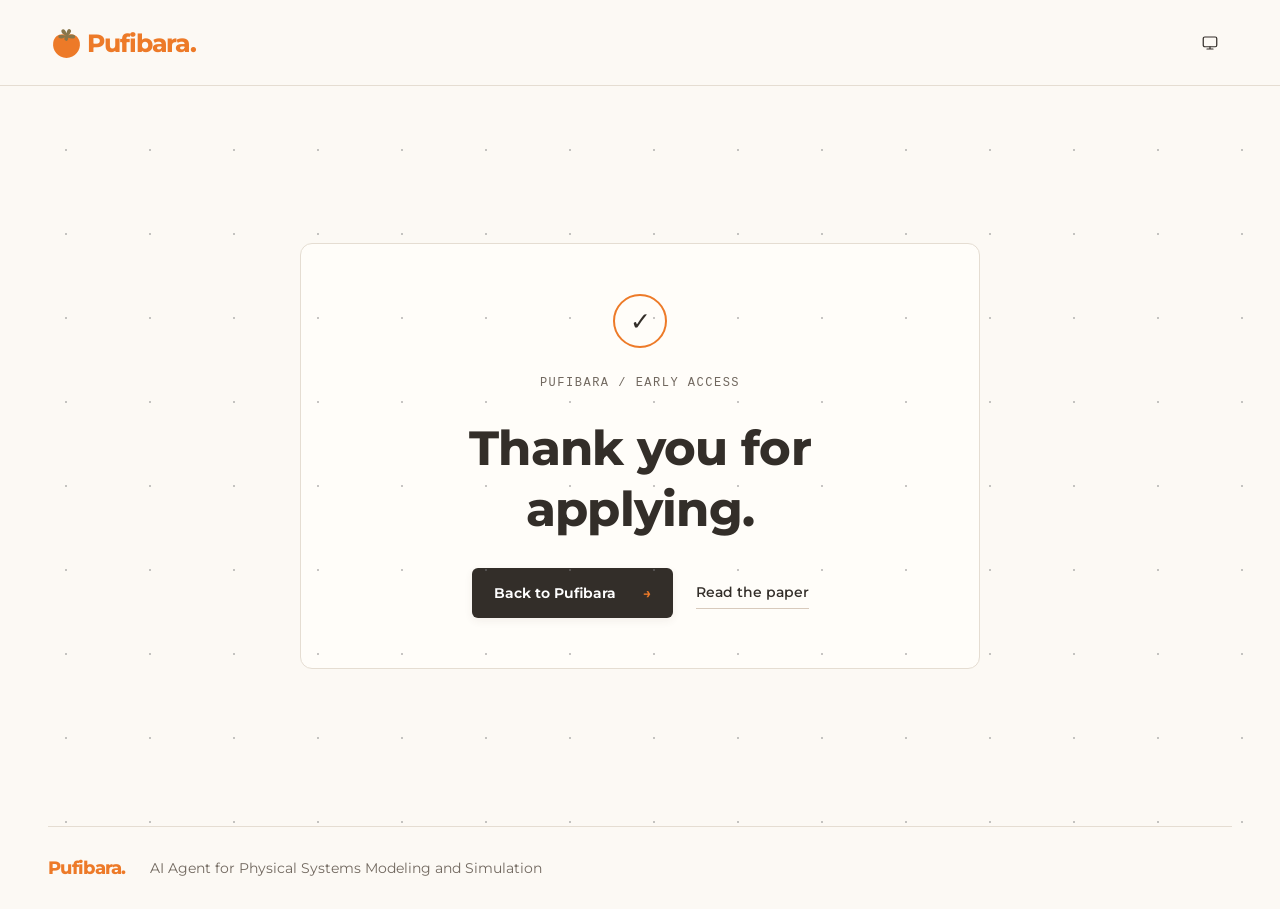
==== commit d7b6faa2: "Add website themes and simplify early access" ====
--- a/website/thanks.html
+++ b/website/thanks.html
@@ -7,12 +7,21 @@
   <meta name="robots" content="noindex">
   <title>Thank you — Pufibara Early Access</title>
   <link rel="icon" href="assets/mascot-topper.svg" type="image/svg+xml">
-  <link rel="stylesheet" href="styles.css?v=site-nav-2">
+  <script src="theme.js?v=3"></script>
+  <link rel="stylesheet" href="styles.css?v=privacy-spacing-4">
 </head>
 <body>
   <a class="skip-link" href="#main">Skip to main content</a>
   <header class="site-header wrap">
     <a class="wordmark" href="index.html" aria-label="Pufibara home"><img class="brand-icon" src="assets/mascot-topper.svg" alt="" width="37" height="40">Pufibara<span class="brand-dot" aria-hidden="true">.</span></a>
+    <details class="theme-control" hidden>
+      <summary aria-label="Color theme: System" title="Color theme"><span class="theme-icon" aria-hidden="true"></span></summary>
+      <div class="theme-options" role="group" aria-label="Color theme">
+        <button type="button" data-choice="system" aria-pressed="true"><span class="theme-icon" aria-hidden="true"></span>System</button>
+        <button type="button" data-choice="light" aria-pressed="false"><span class="theme-icon" aria-hidden="true"></span>Light</button>
+        <button type="button" data-choice="dark" aria-pressed="false"><span class="theme-icon" aria-hidden="true"></span>Dark</button>
+      </div>
+    </details>
   </header>
   <main class="success-page wrap" id="main">
     <section class="success-card" aria-labelledby="thanks-title">
--- a/website/styles.css
+++ b/website/styles.css
@@ -9,6 +9,7 @@
 }
 
 :root {
+  color-scheme: light;
   --paper: #fcf9f4;
   --surface: #fffdf9;
   --warm: #f7f1e8;
@@ -16,6 +17,14 @@
   --muted: #71685f;
   --orange: #ed7a28;
   --line: #e5ddd2;
+  --control-line: #d8cabc;
+  --diagram-neutral: #b7a99b;
+  --agent-surface: #fff4e9;
+  --accent-line: #ed7a2855;
+  --button-bg: #332e29;
+  --button-hover: #514033;
+  --button-text: #fff;
+  --button-icon: #ed7a28;
   --text-body: 16px;
   --text-ui: 14px;
   --text-small: 12px;
@@ -30,26 +39,64 @@
   --mono: "SFMono-Regular", Consolas, "Liberation Mono", monospace;
 }
 
+:root[data-theme="dark"] {
+  color-scheme: dark;
+  --paper: #211d19;
+  --surface: #2d2722;
+  --warm: #383029;
+  --ink: #f5ece2;
+  --muted: #c4b6a8;
+  --orange: #ffa462;
+  --line: #51443a;
+  --control-line: #78665a;
+  --diagram-neutral: #a39283;
+  --agent-surface: #39291e;
+  --accent-line: #ffa46266;
+  --button-bg: #ffa462;
+  --button-hover: #ffba86;
+  --button-text: #261b13;
+  --button-icon: #261b13;
+}
+
 * { box-sizing: border-box; }
 html { scroll-behavior: smooth; scroll-padding-top: 110px; }
 body { margin: 0; background: var(--paper); color: var(--ink); font-family: var(--sans); -webkit-font-smoothing: antialiased; }
 a { color: inherit; text-decoration: none; }
 a:focus-visible { outline: 3px solid var(--orange); outline-offset: 5px; }
-::selection { background: var(--orange); color: var(--ink); }
+section[tabindex="-1"]:focus { outline: none; }
+::selection { background: var(--orange); color: #261b13; }
 h1, h2, h3, p { margin-top: 0; }
 .wrap { width: min(1184px, calc(100% - 96px)); margin-inline: auto; }
-.skip-link { position: absolute; left: 20px; top: -80px; background: var(--ink); color: white; padding: 12px; z-index: 20; }
+.skip-link { position: absolute; left: 20px; top: -80px; background: var(--button-bg); color: var(--button-text); padding: 12px; z-index: 20; }
 .skip-link:focus { top: 12px; }
 
 /* Keep navigation accessible while reading. */
 .site-header { display: flex; align-items: center; justify-content: space-between; gap: 24px; min-height: 86px; position: sticky; top: 0; z-index: 10; background: var(--paper); }
 .site-header::before { content: ""; position: absolute; inset: 0; z-index: -1; background: var(--paper); box-shadow: 0 0 0 100vmax var(--paper); clip-path: inset(0 -100vmax); pointer-events: none; }
-.site-header::after { content: ""; position: absolute; bottom: 0; left: calc(50% - 50vw); right: calc(50% - 50vw); border-bottom: 1px solid var(--line); pointer-events: none; }
+.site-header::after { content: ""; position: absolute; bottom: 0; inset-inline: 0; height: 1px; background: var(--line); box-shadow: 0 0 0 100vmax var(--line); clip-path: inset(0 -100vmax); pointer-events: none; }
 .wordmark { display: flex; align-items: center; font-size: 25px; font-weight: 750; letter-spacing: -1.1px; color: var(--orange); }
 .brand-icon { display: block; flex-shrink: 0; width: 37px; height: 40px; margin-right: 2px; }
 .brand-dot { color: var(--orange); }
 .site-header nav { display: flex; align-items: center; gap: 27px; font-size: var(--text-ui); font-weight: 550; }
 .mobile-nav { display: none; }
+.theme-control {
+  --system-icon: url("data:image/svg+xml,%3Csvg xmlns='http://www.w3.org/2000/svg' viewBox='0 0 24 24'%3E%3Cg fill='none' stroke='black' stroke-width='1.65' stroke-linecap='round'%3E%3Crect x='3' y='4' width='18' height='13' rx='2'/%3E%3Cpath d='M12 17v3m-4 0h8'/%3E%3C/g%3E%3C/svg%3E");
+  --light-icon: url("data:image/svg+xml,%3Csvg xmlns='http://www.w3.org/2000/svg' viewBox='0 0 24 24'%3E%3Cg fill='none' stroke='black' stroke-width='1.65' stroke-linecap='round'%3E%3Ccircle cx='12' cy='12' r='4'/%3E%3Cpath d='M12 2v2m0 16v2M2 12h2m16 0h2M5 5l1.4 1.4m11.2 11.2L19 19M5 19l1.4-1.4M17.6 6.4 19 5'/%3E%3C/g%3E%3C/svg%3E");
+  --dark-icon: url("data:image/svg+xml,%3Csvg xmlns='http://www.w3.org/2000/svg' viewBox='0 0 24 24'%3E%3Cpath d='M20.9 14a9 9 0 0 1-10.9-10.9A9 9 0 1 0 20.9 14Z' fill='none' stroke='black' stroke-width='1.65' stroke-linejoin='round'/%3E%3C/svg%3E");
+  position: relative;
+  flex: none;
+}
+.theme-control > summary { display: grid; place-items: center; width: 44px; height: 44px; border-radius: 50%; list-style: none; cursor: pointer; }
+.theme-control > summary::-webkit-details-marker { display: none; }
+.theme-control > summary:hover, .theme-control[open] > summary { background: var(--warm); }
+.theme-control :is(summary, button):focus-visible { outline: 2px solid var(--orange); }
+.theme-icon { display: block; flex: none; width: 18px; height: 18px; background: currentColor; mask: var(--theme-icon, var(--system-icon)) center / contain no-repeat; }
+.theme-control[data-choice="light"] > summary, .theme-options [data-choice="light"] { --theme-icon: var(--light-icon); }
+.theme-control[data-choice="dark"] > summary, .theme-options [data-choice="dark"] { --theme-icon: var(--dark-icon); }
+.theme-options { position: absolute; z-index: 1; top: calc(100% + 5px); right: 0; display: grid; min-width: 148px; padding: 5px; border: 1px solid var(--line); border-radius: var(--radius-card); background: var(--surface); box-shadow: 0 8px 22px #17100926; }
+.theme-options button { display: flex; align-items: center; gap: 9px; min-height: 38px; padding-inline: 8px; border: 0; border-radius: var(--radius-control); background: transparent; color: var(--ink); font: 550 var(--text-ui)/1.4 var(--sans); text-align: left; cursor: pointer; }
+.theme-options button:hover, .theme-options button[aria-pressed="true"] { background: var(--warm); }
+.theme-options button[aria-pressed="true"]::after { content: ""; width: 5px; height: 9px; margin-inline: auto 4px; border: solid currentColor; border-width: 0 1.5px 1.5px 0; transform: rotate(45deg); }
 .site-header nav a:hover, .text-link:hover, .difference-link:hover, .site-footer a:not(.footer-brand):hover { color: var(--ink); text-decoration: underline; text-decoration-color: var(--orange); text-underline-offset: 5px; }
 
 .hero { position: relative; isolation: isolate; display: grid; grid-template-columns: 1.15fr 1fr; gap: 56px; align-items: center; padding-top: 68px; padding-bottom: var(--section-space); }
@@ -62,13 +109,14 @@
 .hero-description { max-width: 475px; font-size: var(--text-body); line-height: 1.9; color: var(--muted); margin-bottom: 29px; }
 .hero-actions { display: flex; align-items: center; flex-wrap: wrap; gap: 23px; }
 .button { display: inline-flex; align-items: center; justify-content: space-between; gap: 27px; padding: 15px 21px; border: 1px solid transparent; border-radius: var(--radius-control); font-size: var(--text-ui); font-weight: 650; transition: background .15s, transform .15s; }
-.primary { background: var(--ink); color: #fff; box-shadow: 0 3px 8px #513b2512; }
-.primary span { color: var(--orange); }
-.button:hover { background: #514033; transform: translateY(-2px); }
-.text-link { font-size: var(--text-ui); font-weight: 550; border-bottom: 1px solid #d5c8b9; padding-block: 7px; }
+.primary { background: var(--button-bg); color: var(--button-text); box-shadow: 0 3px 8px #513b2512; }
+.primary span { color: var(--button-icon); }
+.button:hover { background: var(--button-hover); transform: translateY(-2px); }
+.text-link { font-size: var(--text-ui); font-weight: 550; border-bottom: 1px solid var(--control-line); padding-block: 7px; }
 .text-link:hover { border-bottom-color: var(--orange); text-decoration: none; }
 .text-link span { margin-left: 12px; }
 .hero-art { position: relative; min-width: 0; margin: 0; background: #f2eee7; border: 1px solid var(--line); border-radius: var(--radius-card); overflow: hidden; box-shadow: 0 15px 40px #80572f0c; }
+:root[data-theme="dark"] .hero-art { background: #29231e; border-color: #3c3027; }
 .hero-art img { display: block; width: 100%; height: auto; }
 .mascot-link { display: block; border-radius: inherit; }
 .mascot-link:focus-visible { outline-offset: -5px; }
@@ -95,7 +143,7 @@
 .engineering-tomorrow li { display: flex; min-height: 0; padding: 0 0 16px; }
 .engineering-tomorrow li:last-child { padding-bottom: 0; }
 .engineering-tomorrow li > div { position: relative; flex: 1; min-width: 0; padding: 18px; border: 1px solid var(--line); border-radius: var(--radius-card); background: var(--surface); box-shadow: 0 6px 18px #513b2506; }
-.engineering-tomorrow li:nth-child(2) > div { border-color: #ed7a2855; background: #fff4e9; }
+.engineering-tomorrow li:nth-child(2) > div { border-color: var(--accent-line); background: var(--agent-surface); }
 .engineering-column .workflow-label { display: flex; align-items: center; gap: 10px; margin-bottom: 12px; color: var(--ink); font: 700 22px/1.4 var(--sans); letter-spacing: 0; }
 .engineering-tomorrow li:nth-child(2) .workflow-label { color: var(--orange); }
 .role-icon { width: 24px; height: 24px; flex-shrink: 0; }
@@ -123,11 +171,8 @@
   .difference-item.is-visible .llm-choice { animation: reveal-feature .65s .5s ease both; }
   .difference-item.is-visible .llm-options > span { animation: reveal-feature .5s .7s ease both; }
   .difference-item.is-visible .llm-options > span + span { animation-delay: .85s; }
-  .difference-item.is-visible .agent-hub { animation: reveal-feature .55s ease both; }
-  .difference-item.is-visible .tools-visual > svg path { stroke-dasharray: 1; animation: draw-tool-links 1s .25s ease both; }
-  .difference-item.is-visible .tool-destinations > span { animation: reveal-feature .55s .6s ease both; }
-  .difference-item.is-visible .tool-destinations > span:nth-child(2) { animation-delay: .8s; }
-  .difference-item.is-visible .tool-destinations > span:nth-child(3) { animation-delay: 1s; }
+  .difference-item.is-visible .tools-visual { animation: reveal-tools .85s ease-out; }
+  @keyframes reveal-tools { from { clip-path: inset(0 100% 0 0); } to { clip-path: inset(0); } }
   .engineering-section.is-visible li { animation: workflow-arrive .65s both; }
   .engineering-section.is-visible li:nth-child(2) { animation-delay: .15s; }
   @keyframes workflow-arrive { from { opacity: 0; translate: 0 14px; } to { opacity: 1; translate: 0 0; } }
@@ -141,12 +186,12 @@
 .demo-section { background: var(--paper); }
 .demo-inner { text-align: center; }
 .demo-inner h2 { margin-bottom: 32px; }
-.demo-frame { aspect-ratio: 16 / 9; width: min(100%, 760px); margin-inline: auto; background: #f7efe4; border: 1px solid var(--line); border-radius: var(--radius-card); overflow: hidden; }
+.demo-frame { aspect-ratio: 16 / 9; width: min(100%, 760px); margin-inline: auto; background: var(--warm); border: 1px solid var(--line); border-radius: var(--radius-card); overflow: hidden; }
 .demo-frame iframe { display: block; width: 100%; height: 100%; border: 0; }
 .demo-cover { position: relative; display: flex; align-items: center; justify-content: center; height: 100%; }
 .demo-cover:focus-visible { outline-offset: -5px; }
 .demo-thumbnail { position: absolute; inset: 0; width: 100%; height: 100%; object-fit: cover; }
-.demo-play { position: relative; display: inline-flex; align-items: center; justify-content: center; width: 64px; height: 48px; border-radius: 10px; background: var(--ink); }
+.demo-play { position: relative; display: inline-flex; align-items: center; justify-content: center; width: 64px; height: 48px; border-radius: 10px; background: #332e29; }
 .demo-play::before { content: ""; width: 0; height: 0; border-top: 8px solid transparent; border-bottom: 8px solid transparent; border-left: 13px solid var(--orange); transform: translateX(2px); }
 .demo-cover:hover .demo-play { background: #514033; }
 .demo-duration { position: absolute; right: 10px; bottom: 10px; padding: 2px 5px; border-radius: 3px; background: #0009; color: #fff; font: var(--text-small)/1.5 var(--mono); }
@@ -154,7 +199,6 @@
 h2 { font-size: var(--text-section); font-weight: 700; line-height: 1.3; letter-spacing: -1.2px; margin-bottom: 24px; }
 .difference-heading, .benchmark-heading, .benchmark-context { text-align: center; }
 .difference-heading h2, .benchmark-heading h2 { margin-bottom: 0; }
-.benchmark-summary { max-width: 52ch; margin: 8px auto 0; color: var(--muted); font-size: var(--text-ui); line-height: 1.7; }
 .benchmark-paper { display: inline-block; margin-top: 4px; }
 .difference-grid { display: grid; grid-template-columns: repeat(2, minmax(0, 1fr)); gap: 18px; margin-top: 34px; }
 .difference-item { container-type: inline-size; display: flex; flex-direction: column; align-items: center; padding: 24px; border: 1px solid var(--line); border-radius: var(--radius-card); background: var(--surface); text-align: center; }
@@ -164,32 +208,34 @@
 .behavior-visual svg { display: block; width: 100%; height: 112px; color: var(--orange); }
 .system-spring { transform-origin: 36px 43px; }
 .system-damper { transform-origin: 116px 78px; }
-.privacy-visual { display: flex; align-items: center; justify-content: center; gap: 20px; }
+.privacy-visual { display: grid; grid-template-columns: repeat(2, max-content); place-content: center; align-items: end; gap: 24px; }
 .local-computer { display: grid; justify-items: center; gap: 12px; font-size: var(--text-small); }
-.computer-screen { position: relative; display: grid; grid-template-columns: auto auto; align-items: center; justify-content: center; gap: 14px; width: 178px; min-height: 88px; padding: 10px; border: 2px solid #b7a99b; border-radius: 9px; background: var(--surface); }
-.computer-screen::after { content: ""; position: absolute; left: -8px; right: -8px; bottom: -6px; height: 4px; background: #b7a99b; border-radius: 0 0 5px 5px; }
+.computer-screen { position: relative; display: grid; grid-template-columns: auto auto; align-items: center; justify-content: center; gap: 14px; width: 178px; min-height: 88px; padding: 10px; border: 2px solid var(--diagram-neutral); border-radius: 9px; background: var(--surface); }
+.computer-screen::after { content: ""; position: absolute; left: -8px; right: -8px; bottom: -6px; height: 4px; background: var(--diagram-neutral); border-radius: 0 0 5px 5px; }
 .computer-app { color: var(--orange); font-size: var(--text-ui); font-weight: 650; }
 .computer-files { display: flex; flex-direction: column; align-items: center; gap: 3px; color: var(--muted); white-space: nowrap; }
 .computer-files svg { width: 28px; height: 26px; }
 .llm-choice { display: grid; justify-items: center; gap: 10px; color: var(--muted); font-size: var(--text-small); text-align: center; }
-.llm-options { display: flex; justify-content: center; flex-wrap: wrap; gap: 7px; }
+.llm-options { display: grid; gap: 5px; }
 .llm-options > span { padding: 5px 8px; border: 1px solid var(--line); border-radius: var(--radius-control); background: var(--surface); white-space: nowrap; }
 .visual-chip { display: inline-flex; align-items: center; justify-content: center; padding: 7px 10px; border: 1px solid var(--line); border-radius: var(--radius-control); background: var(--surface); color: var(--ink); font: var(--text-small)/1.5 var(--mono); }
 .comparison-visual { display: flex; flex-direction: column; justify-content: center; gap: 10px; max-width: 420px; text-align: left; }
 .comparison-legend { display: flex; flex-wrap: wrap; gap: 4px 14px; color: var(--muted); font-size: var(--text-small); }
-.comparison-legend span::before { content: ""; display: inline-block; width: 7px; height: 7px; margin-right: 5px; border-radius: 2px; background: #b7a99b; }
+.comparison-legend span::before { content: ""; display: inline-block; width: 7px; height: 7px; margin-right: 5px; border-radius: 2px; background: var(--diagram-neutral); }
 .comparison-legend .legend-pufibara::before { background: var(--orange); }
 .comparison-row { display: grid; grid-template-columns: 78px 1fr; align-items: center; gap: 12px; font-size: var(--text-small); }
 .comparison-pair { display: grid; gap: 3px; }
 .comparison-bar { display: block; width: var(--bar-width); height: 8px; border-radius: 4px; transform-origin: left; }
-.comparison-baseline { background: #b7a99b; }
+.comparison-baseline { background: var(--diagram-neutral); }
 .comparison-pufibara { background: var(--orange); }
-.tools-visual { display: flex; align-items: center; justify-content: center; }
-.agent-hub { border-color: #ed7a2855; color: var(--orange); }
-.tools-visual > svg { width: 76px; height: 108px; flex: 0 1 76px; }
-.tool-destinations { display: grid; gap: 7px; }
+.tools-visual { display: flex; align-items: center; justify-content: center; width: fit-content; max-width: 100%; }
+.agent-hub { border-color: var(--accent-line); color: var(--orange); }
+.tools-visual > svg { width: 76px; height: 130px; flex: 0 1 76px; }
+.tools-visual > .tool-exchange { width: 24px; flex: 0 0 24px; }
+.tool-destinations { display: grid; gap: 14px; }
+.tool-destinations > span { height: 34px; }
 @container (max-width: 300px) {
-  .privacy-visual { flex-direction: column; gap: 10px; }
+  .privacy-visual { grid-template-columns: max-content; gap: 10px; }
   .local-computer { gap: 8px; }
   .computer-screen { padding: 8px; }
   .llm-choice { gap: 5px; }
@@ -223,7 +269,7 @@
 .benchmark-takeaway { margin: 17px 0 0; font-size: var(--text-body); line-height: 1.8; color: var(--ink); }
 .benchmark-context { display: flex; flex-wrap: wrap; justify-content: center; gap: 2px 16px; font: var(--text-small)/1.9 var(--mono); color: var(--muted); margin-top: 29px; }
 .benchmark-metrics { display: grid; grid-template-columns: repeat(3, minmax(0, 1fr)); gap: 16px; margin-top: 25px; }
-.benchmark-metric { min-width: 0; padding: 25px 22px 22px; border: 1px solid #dfd2c2; border-top: 3px solid var(--orange); border-radius: var(--radius-card); background: var(--surface); box-shadow: 0 4px 12px #69451f04; text-align: center; }
+.benchmark-metric { min-width: 0; padding: 25px 22px 22px; border: 1px solid var(--line); border-top: 3px solid var(--orange); border-radius: var(--radius-card); background: var(--surface); box-shadow: 0 4px 12px #69451f04; text-align: center; }
 .benchmark-metric h3 { font-size: var(--text-card); line-height: 1.7; font-weight: 550; color: var(--ink); margin-bottom: 24px; min-height: 44px; }
 .metric-value { font-size: clamp(48px, 6vw, 64px); font-weight: 750; line-height: 1.1; font-variant-numeric: tabular-nums; letter-spacing: -2px; margin-bottom: 8px; white-space: nowrap; }
 .metric-value > span { font-size: .55em; letter-spacing: -.5px; }
@@ -244,19 +290,13 @@
 /* Pilot applications are submitted directly to the configured mail form service. */
 .nav-pilot { color: var(--ink); font-weight: 650; text-decoration: underline; text-decoration-color: var(--orange); text-underline-offset: 5px; }
 .pilot-section { display: flex; flex-direction: column; align-items: center; gap: 34px; padding: var(--section-space) 40px; margin-top: 0; margin-bottom: 48px; background: var(--paper); }
-.pilot-copy { text-align: center; width: 100%; max-width: 660px; }
-.pilot-copy > p { margin-bottom: 0; font-size: var(--text-body); line-height: 1.85; color: var(--muted); }
-.pilot-copy h2 { margin-bottom: 20px; }
+.pilot-section h2 { margin-bottom: 0; text-align: center; }
 .pilot-form { position: relative; z-index: 6; width: 100%; max-width: 640px; min-width: 0; }
-.form-row { display: grid; grid-template-columns: 1fr 1fr; gap: 16px; }
 .form-field { display: flex; flex-direction: column; gap: 8px; margin-bottom: 19px; min-width: 0; }
 .form-field label { font-size: var(--text-ui); font-weight: 600; line-height: 1.7; }
-.form-field label > span { color: var(--ink); }
-.form-field input, .form-field textarea { width: 100%; min-width: 0; padding: 11px 12px; border: 1px solid #d8cabc; border-radius: var(--radius-control); background: var(--surface); color: var(--ink); font: var(--text-body)/1.6 var(--sans); }
-.form-field textarea { resize: vertical; min-height: 125px; }
-.form-field input::placeholder, .form-field textarea::placeholder { color: #827568; font-size: var(--text-ui); }
+.form-field input, .form-field textarea { width: 100%; min-width: 0; padding: 11px 12px; border: 1px solid var(--control-line); border-radius: var(--radius-control); background: var(--surface); color: var(--ink); font: var(--text-body)/1.6 var(--sans); }
+.form-field textarea { resize: vertical; height: 63px; }
 .form-field input:focus-visible, .form-field textarea:focus-visible { outline: 2px solid var(--orange); outline-offset: 2px; }
-.form-note { margin: 2px 0 19px; color: var(--muted); font-size: var(--text-small); line-height: 1.8; }
 .pilot-form .button { cursor: pointer; font-family: var(--sans); min-height: 46px; }
 .pilot-form .button:disabled { cursor: progress; opacity: .75; transform: none; }
 .pilot-email { margin: 24px 0 0; color: var(--muted); font-size: var(--text-ui); line-height: 1.8; }
@@ -302,6 +342,7 @@
   .brand-icon { width: 31px; height: 34px; margin-right: 2px; }
   .site-header nav { gap: 8px; }
   .site-header .desktop-nav-link { display: none; }
+  .theme-options button { min-height: 44px; }
   .site-header nav > a.nav-pilot { display: inline-flex; align-items: center; min-height: 44px; white-space: nowrap; }
   .mobile-nav { display: block; }
   .mobile-nav > summary { display: grid; place-items: center; width: 44px; height: 44px; border-radius: var(--radius-control); cursor: pointer; list-style: none; }
@@ -334,12 +375,17 @@
   .site-footer { flex-wrap: wrap; gap: 12px; }
   .site-footer p { order: 3; flex-basis: 100%; }
   .pilot-section { gap: 26px; padding-inline: 22px; margin-bottom: 40px; }
-  .form-row { grid-template-columns: 1fr; gap: 0; }
   .success-page { padding-block: 40px; }
   .success-card { padding: 32px 23px; }
 }
+@media (max-width: 390px) {
+  .site-header.wrap { width: calc(100% - 28px); gap: 8px; }
+  .site-header nav { gap: 2px; font-size: 13px; }
+  .wordmark { font-size: 18px; }
+  .brand-icon { width: 28px; }
+}
 @media (max-width: 360px) {
-  .site-header.wrap { width: calc(100% - 28px); gap: 8px; }
+  .site-header.wrap { width: calc(100% - 16px); gap: 4px; }
 }
 @media (prefers-reduced-motion: reduce) {
   html { scroll-behavior: auto; }
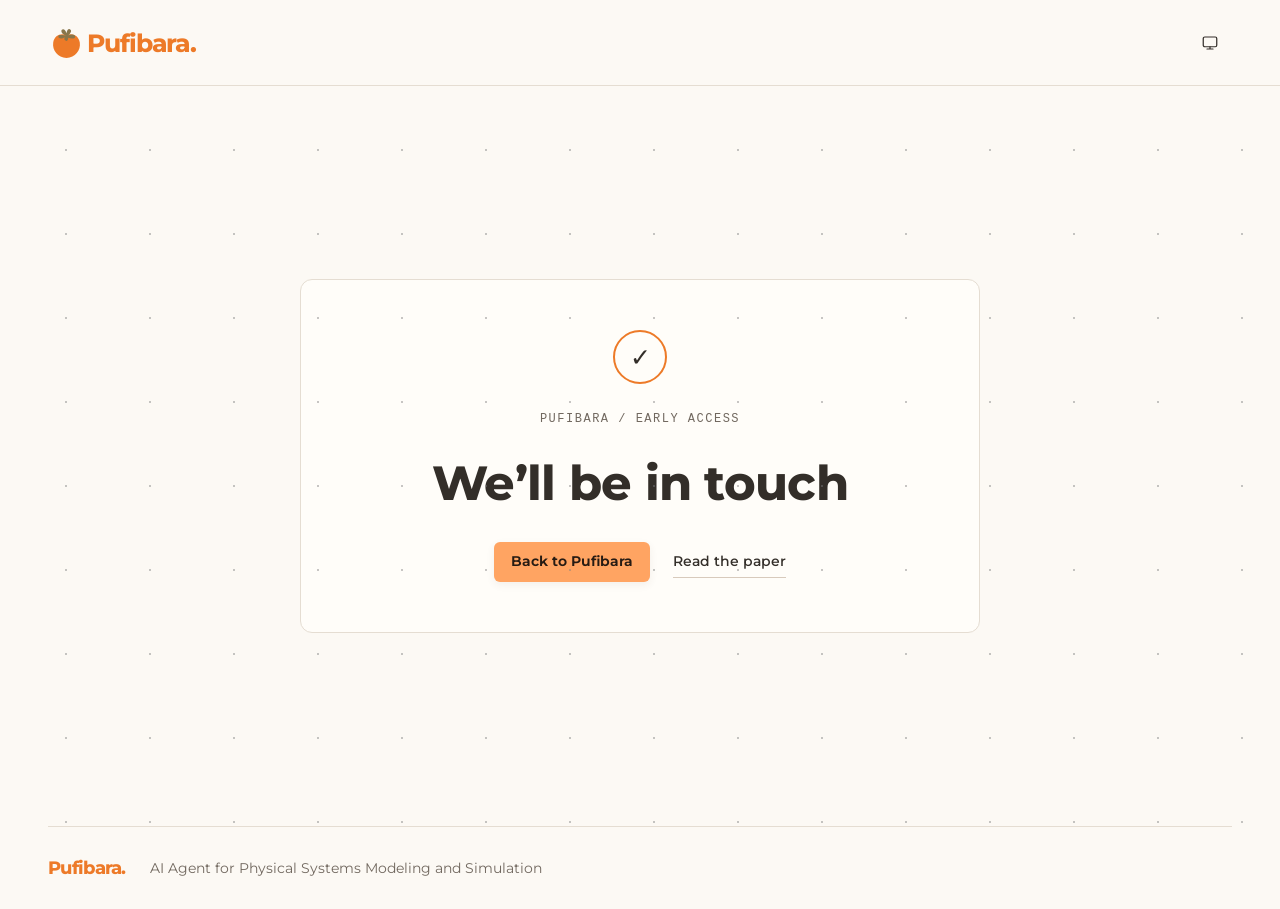
==== commit 496c2136: "Polish website buttons and simplify page behavior" ====
--- a/website/thanks.html
+++ b/website/thanks.html
@@ -5,10 +5,10 @@
   <meta name="viewport" content="width=device-width, initial-scale=1">
   <meta name="theme-color" content="#fcf9f4">
   <meta name="robots" content="noindex">
-  <title>Thank you — Pufibara Early Access</title>
+  <title>We’ll be in touch — Pufibara Early Access</title>
   <link rel="icon" href="assets/mascot-topper.svg" type="image/svg+xml">
   <script src="theme.js?v=3"></script>
-  <link rel="stylesheet" href="styles.css?v=privacy-spacing-4">
+  <link rel="stylesheet" href="styles.css?v=theme-check-5">
 </head>
 <body>
   <a class="skip-link" href="#main">Skip to main content</a>
@@ -27,8 +27,8 @@
     <section class="success-card" aria-labelledby="thanks-title">
       <span class="success-icon" aria-hidden="true">✓</span>
       <p class="eyebrow">PUFIBARA / EARLY ACCESS</p>
-      <h1 id="thanks-title">Thank you for applying.</h1>
-      <div class="hero-actions"><a class="button primary" href="index.html">Back to Pufibara <span aria-hidden="true">→</span></a><a class="text-link" href="https://arxiv.org/abs/2608.23653">Read the paper</a></div>
+      <h1 id="thanks-title">We’ll be in touch</h1>
+      <div class="hero-actions"><a class="button primary" href="index.html">Back to Pufibara</a><a class="text-link" href="https://arxiv.org/abs/2608.23653">Read the paper</a></div>
     </section>
   </main>
   <footer class="site-footer wrap"><a class="footer-brand" href="index.html">Pufibara.</a><p>AI Agent for Physical Systems Modeling and Simulation</p></footer>
--- a/website/styles.css
+++ b/website/styles.css
@@ -21,10 +21,9 @@
   --diagram-neutral: #b7a99b;
   --agent-surface: #fff4e9;
   --accent-line: #ed7a2855;
-  --button-bg: #332e29;
-  --button-hover: #514033;
-  --button-text: #fff;
-  --button-icon: #ed7a28;
+  --button-bg: #ffa462;
+  --button-hover: #ffba86;
+  --button-text: #261b13;
   --text-body: 16px;
   --text-ui: 14px;
   --text-small: 12px;
@@ -52,10 +51,6 @@
   --diagram-neutral: #a39283;
   --agent-surface: #39291e;
   --accent-line: #ffa46266;
-  --button-bg: #ffa462;
-  --button-hover: #ffba86;
-  --button-text: #261b13;
-  --button-icon: #261b13;
 }
 
 * { box-sizing: border-box; }
@@ -96,21 +91,30 @@
 .theme-options { position: absolute; z-index: 1; top: calc(100% + 5px); right: 0; display: grid; min-width: 148px; padding: 5px; border: 1px solid var(--line); border-radius: var(--radius-card); background: var(--surface); box-shadow: 0 8px 22px #17100926; }
 .theme-options button { display: flex; align-items: center; gap: 9px; min-height: 38px; padding-inline: 8px; border: 0; border-radius: var(--radius-control); background: transparent; color: var(--ink); font: 550 var(--text-ui)/1.4 var(--sans); text-align: left; cursor: pointer; }
 .theme-options button:hover, .theme-options button[aria-pressed="true"] { background: var(--warm); }
-.theme-options button[aria-pressed="true"]::after { content: ""; width: 5px; height: 9px; margin-inline: auto 4px; border: solid currentColor; border-width: 0 1.5px 1.5px 0; transform: rotate(45deg); }
+.theme-options button[aria-pressed="true"]::after {
+  content: "";
+  flex: none;
+  width: 18px;
+  height: 18px;
+  margin-inline-start: 7px;
+  background: currentColor;
+  mask: url("data:image/svg+xml,%3Csvg xmlns='http://www.w3.org/2000/svg' viewBox='0 0 14 14'%3E%3Cpath d='M3 7l2.7 2.7L11 4.3' fill='none' stroke='black' stroke-width='1.5' stroke-linecap='round' stroke-linejoin='round'/%3E%3C/svg%3E") center / contain no-repeat;
+}
+@media (min-width: 701px) {
+  .site-header nav > .theme-control { margin-inline-start: -12px; }
+}
 .site-header nav a:hover, .text-link:hover, .difference-link:hover, .site-footer a:not(.footer-brand):hover { color: var(--ink); text-decoration: underline; text-decoration-color: var(--orange); text-underline-offset: 5px; }
 
 .hero { position: relative; isolation: isolate; display: grid; grid-template-columns: 1.15fr 1fr; gap: 56px; align-items: center; padding-top: 68px; padding-bottom: var(--section-space); }
 .eyebrow { font: 500 var(--text-small)/1.7 var(--mono); letter-spacing: 1.5px; color: var(--muted); margin-bottom: 24px; }
-h1 { font-size: clamp(40px, 4.4vw, 62px); font-weight: 750; line-height: 1.2; letter-spacing: -2.5px; margin-bottom: 25px; }
-html:lang(en) .hero-copy { container-type: inline-size; min-width: 0; }
-html:lang(en) h1 { font-size: min(7.1cqw, 48px); font-weight: 750; line-height: 1.28; letter-spacing: -.015em; }
+h1 { font-size: clamp(40px, 4.4vw, 62px); font-size: min(7.1cqw, 48px); font-weight: 750; line-height: 1.28; letter-spacing: -.015em; margin-bottom: 25px; }
+.hero-copy { container-type: inline-size; min-width: 0; }
 .hero-line { display: block; white-space: normal; }
 .accent { color: var(--orange); }
 .hero-description { max-width: 475px; font-size: var(--text-body); line-height: 1.9; color: var(--muted); margin-bottom: 29px; }
 .hero-actions { display: flex; align-items: center; flex-wrap: wrap; gap: 23px; }
-.button { display: inline-flex; align-items: center; justify-content: space-between; gap: 27px; padding: 15px 21px; border: 1px solid transparent; border-radius: var(--radius-control); font-size: var(--text-ui); font-weight: 650; transition: background .15s, transform .15s; }
+.button { display: inline-flex; align-items: center; justify-content: center; min-height: 40px; padding: 10px 16px; border: 1px solid transparent; border-radius: var(--radius-control); font-size: var(--text-ui); font-weight: 650; line-height: 1.25; transition: background .15s, transform .15s; }
 .primary { background: var(--button-bg); color: var(--button-text); box-shadow: 0 3px 8px #513b2512; }
-.primary span { color: var(--button-icon); }
 .button:hover { background: var(--button-hover); transform: translateY(-2px); }
 .text-link { font-size: var(--text-ui); font-weight: 550; border-bottom: 1px solid var(--control-line); padding-block: 7px; }
 .text-link:hover { border-bottom-color: var(--orange); text-decoration: none; }
@@ -297,7 +301,7 @@
 .form-field input, .form-field textarea { width: 100%; min-width: 0; padding: 11px 12px; border: 1px solid var(--control-line); border-radius: var(--radius-control); background: var(--surface); color: var(--ink); font: var(--text-body)/1.6 var(--sans); }
 .form-field textarea { resize: vertical; height: 63px; }
 .form-field input:focus-visible, .form-field textarea:focus-visible { outline: 2px solid var(--orange); outline-offset: 2px; }
-.pilot-form .button { cursor: pointer; font-family: var(--sans); min-height: 46px; }
+.pilot-form .button { cursor: pointer; font-family: var(--sans); }
 .pilot-form .button:disabled { cursor: progress; opacity: .75; transform: none; }
 .pilot-email { margin: 24px 0 0; color: var(--muted); font-size: var(--text-ui); line-height: 1.8; }
 .pilot-email a { text-decoration: underline; text-underline-offset: 3px; overflow-wrap: anywhere; }
@@ -356,12 +360,11 @@
   .mobile-nav-links a:hover { background: var(--warm); }
   .hero { grid-template-columns: 1fr; gap: 24px; padding-top: 36px; }
   .eyebrow { margin-bottom: 22px; }
-  h1 { font-size: clamp(34px, 8.8vw, 54px); letter-spacing: -1.6px; }
-  html:lang(en) h1 { font-size: clamp(32px, 8.7vw, 40px); line-height: 1.25; }
+  h1 { font-size: clamp(32px, 8.7vw, 40px); line-height: 1.25; }
   .hero-line { text-wrap: balance; }
   .hero-line + .hero-line { margin-top: .12em; }
   .hero-actions { gap: 20px; }
-  .hero-actions .button { gap: 18px; }
+  .button { min-height: 44px; }
   .hero-art { width: min(90%, 360px); justify-self: center; }
   h2 { font-size: var(--text-section); letter-spacing: -.8px; }
   .difference-grid { grid-template-columns: 1fr; margin-top: 27px; gap: 14px; }
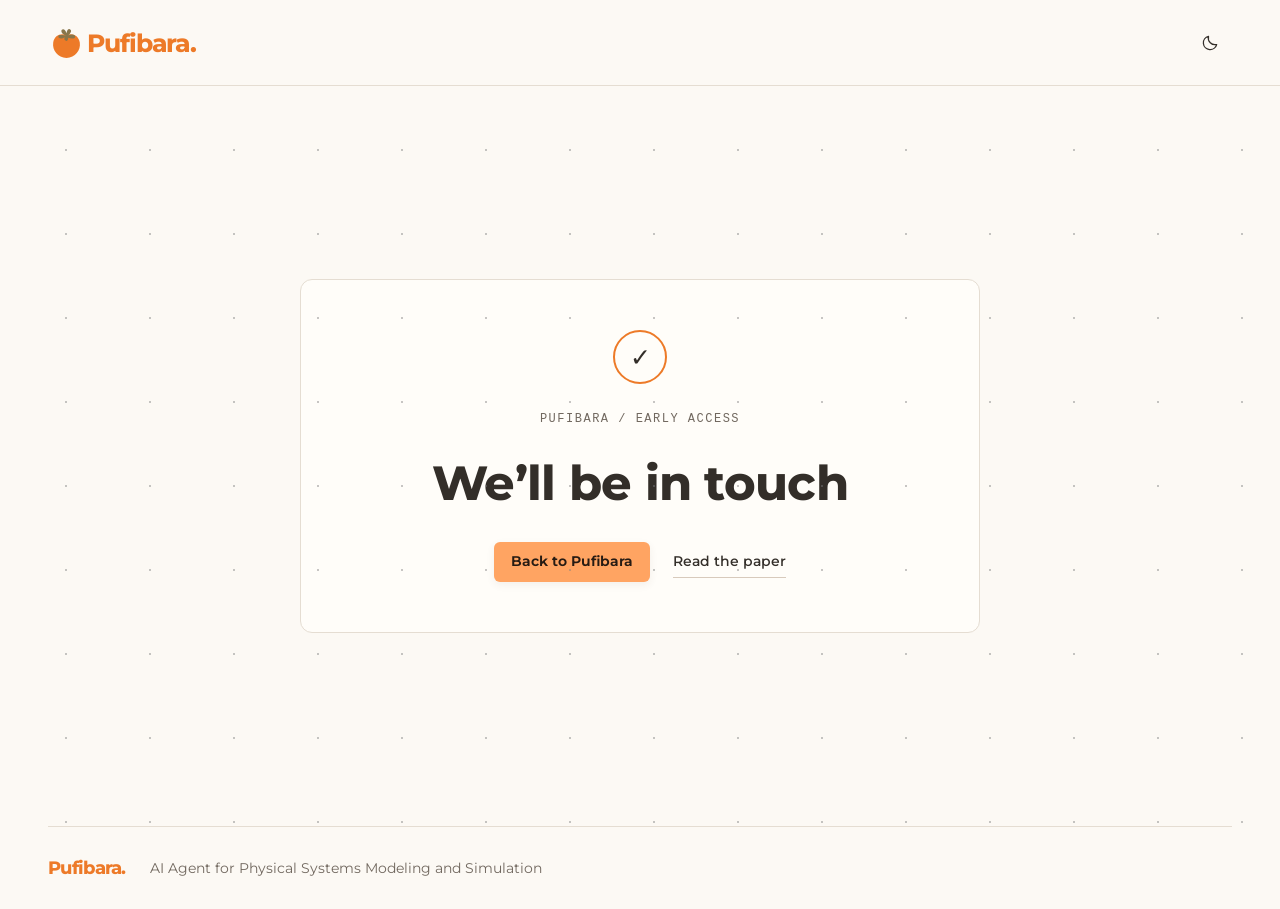
==== commit 506bad4d: "Simplify theme switching and tighten navigation spacing" ====
--- a/website/thanks.html
+++ b/website/thanks.html
@@ -7,21 +7,14 @@
   <meta name="robots" content="noindex">
   <title>We’ll be in touch — Pufibara Early Access</title>
   <link rel="icon" href="assets/mascot-topper.svg" type="image/svg+xml">
-  <script src="theme.js?v=3"></script>
-  <link rel="stylesheet" href="styles.css?v=theme-check-5">
+  <script src="theme.js?v=5"></script>
+  <link rel="stylesheet" href="styles.css?v=header-spacing-1">
 </head>
 <body>
   <a class="skip-link" href="#main">Skip to main content</a>
   <header class="site-header wrap">
     <a class="wordmark" href="index.html" aria-label="Pufibara home"><img class="brand-icon" src="assets/mascot-topper.svg" alt="" width="37" height="40">Pufibara<span class="brand-dot" aria-hidden="true">.</span></a>
-    <details class="theme-control" hidden>
-      <summary aria-label="Color theme: System" title="Color theme"><span class="theme-icon" aria-hidden="true"></span></summary>
-      <div class="theme-options" role="group" aria-label="Color theme">
-        <button type="button" data-choice="system" aria-pressed="true"><span class="theme-icon" aria-hidden="true"></span>System</button>
-        <button type="button" data-choice="light" aria-pressed="false"><span class="theme-icon" aria-hidden="true"></span>Light</button>
-        <button type="button" data-choice="dark" aria-pressed="false"><span class="theme-icon" aria-hidden="true"></span>Dark</button>
-      </div>
-    </details>
+    <button class="theme-toggle" type="button" aria-label="Switch to dark theme" hidden></button>
   </header>
   <main class="success-page wrap" id="main">
     <section class="success-card" aria-labelledby="thanks-title">
--- a/website/styles.css
+++ b/website/styles.css
@@ -72,36 +72,29 @@
 .wordmark { display: flex; align-items: center; font-size: 25px; font-weight: 750; letter-spacing: -1.1px; color: var(--orange); }
 .brand-icon { display: block; flex-shrink: 0; width: 37px; height: 40px; margin-right: 2px; }
 .brand-dot { color: var(--orange); }
-.site-header nav { display: flex; align-items: center; gap: 27px; font-size: var(--text-ui); font-weight: 550; }
+.site-header nav { display: flex; align-items: center; gap: 20px; font-size: var(--text-ui); font-weight: 550; }
 .mobile-nav { display: none; }
-.theme-control {
-  --system-icon: url("data:image/svg+xml,%3Csvg xmlns='http://www.w3.org/2000/svg' viewBox='0 0 24 24'%3E%3Cg fill='none' stroke='black' stroke-width='1.65' stroke-linecap='round'%3E%3Crect x='3' y='4' width='18' height='13' rx='2'/%3E%3Cpath d='M12 17v3m-4 0h8'/%3E%3C/g%3E%3C/svg%3E");
-  --light-icon: url("data:image/svg+xml,%3Csvg xmlns='http://www.w3.org/2000/svg' viewBox='0 0 24 24'%3E%3Cg fill='none' stroke='black' stroke-width='1.65' stroke-linecap='round'%3E%3Ccircle cx='12' cy='12' r='4'/%3E%3Cpath d='M12 2v2m0 16v2M2 12h2m16 0h2M5 5l1.4 1.4m11.2 11.2L19 19M5 19l1.4-1.4M17.6 6.4 19 5'/%3E%3C/g%3E%3C/svg%3E");
+.theme-toggle {
+  --light-icon: url("data:image/svg+xml,%3Csvg xmlns='http://www.w3.org/2000/svg' viewBox='0 0 24 24'%3E%3Ccircle cx='12' cy='12' r='4' fill='black'/%3E%3Cpath d='M12 2.5V4m0 16v1.5M2.5 12H4m16 0h1.5M5.3 5.3l1.1 1.1m11.2 11.2 1.1 1.1m0-13.4-1.1 1.1M6.4 17.6l-1.1 1.1' fill='none' stroke='black' stroke-width='2.1' stroke-linecap='round'/%3E%3C/svg%3E");
   --dark-icon: url("data:image/svg+xml,%3Csvg xmlns='http://www.w3.org/2000/svg' viewBox='0 0 24 24'%3E%3Cpath d='M20.9 14a9 9 0 0 1-10.9-10.9A9 9 0 1 0 20.9 14Z' fill='none' stroke='black' stroke-width='1.65' stroke-linejoin='round'/%3E%3C/svg%3E");
-  position: relative;
+  place-items: center;
   flex: none;
-}
-.theme-control > summary { display: grid; place-items: center; width: 44px; height: 44px; border-radius: 50%; list-style: none; cursor: pointer; }
-.theme-control > summary::-webkit-details-marker { display: none; }
-.theme-control > summary:hover, .theme-control[open] > summary { background: var(--warm); }
-.theme-control :is(summary, button):focus-visible { outline: 2px solid var(--orange); }
-.theme-icon { display: block; flex: none; width: 18px; height: 18px; background: currentColor; mask: var(--theme-icon, var(--system-icon)) center / contain no-repeat; }
-.theme-control[data-choice="light"] > summary, .theme-options [data-choice="light"] { --theme-icon: var(--light-icon); }
-.theme-control[data-choice="dark"] > summary, .theme-options [data-choice="dark"] { --theme-icon: var(--dark-icon); }
-.theme-options { position: absolute; z-index: 1; top: calc(100% + 5px); right: 0; display: grid; min-width: 148px; padding: 5px; border: 1px solid var(--line); border-radius: var(--radius-card); background: var(--surface); box-shadow: 0 8px 22px #17100926; }
-.theme-options button { display: flex; align-items: center; gap: 9px; min-height: 38px; padding-inline: 8px; border: 0; border-radius: var(--radius-control); background: transparent; color: var(--ink); font: 550 var(--text-ui)/1.4 var(--sans); text-align: left; cursor: pointer; }
-.theme-options button:hover, .theme-options button[aria-pressed="true"] { background: var(--warm); }
-.theme-options button[aria-pressed="true"]::after {
-  content: "";
-  flex: none;
-  width: 18px;
-  height: 18px;
-  margin-inline-start: 7px;
-  background: currentColor;
-  mask: url("data:image/svg+xml,%3Csvg xmlns='http://www.w3.org/2000/svg' viewBox='0 0 14 14'%3E%3Cpath d='M3 7l2.7 2.7L11 4.3' fill='none' stroke='black' stroke-width='1.5' stroke-linecap='round' stroke-linejoin='round'/%3E%3C/svg%3E") center / contain no-repeat;
-}
+  width: 44px;
+  height: 44px;
+  padding: 0;
+  border: 0;
+  border-radius: 50%;
+  background: transparent;
+  color: var(--ink);
+  cursor: pointer;
+}
+.theme-toggle:not([hidden]) { display: grid; }
+.theme-toggle:hover { background: var(--warm); }
+.theme-toggle:focus-visible { outline: 2px solid var(--orange); }
+.theme-toggle::before { content: ""; width: 18px; height: 18px; background: currentColor; mask: var(--dark-icon) center / contain no-repeat; }
+:root[data-theme="dark"] .theme-toggle::before { mask-image: var(--light-icon); }
 @media (min-width: 701px) {
-  .site-header nav > .theme-control { margin-inline-start: -12px; }
+  .site-header nav > .theme-toggle { margin-inline-start: -12px; }
 }
 .site-header nav a:hover, .text-link:hover, .difference-link:hover, .site-footer a:not(.footer-brand):hover { color: var(--ink); text-decoration: underline; text-decoration-color: var(--orange); text-underline-offset: 5px; }
 
@@ -121,8 +114,10 @@
 .text-link span { margin-left: 12px; }
 .hero-art { position: relative; min-width: 0; margin: 0; background: #f2eee7; border: 1px solid var(--line); border-radius: var(--radius-card); overflow: hidden; box-shadow: 0 15px 40px #80572f0c; }
 :root[data-theme="dark"] .hero-art { background: #29231e; border-color: #3c3027; }
-.hero-art img { display: block; width: 100%; height: auto; }
-.mascot-link { display: block; border-radius: inherit; }
+.hero-art img { grid-area: 1 / 1; display: block; width: 100%; height: auto; }
+.mascot-link { display: grid; border-radius: inherit; }
+[data-mascot-theme="dark"], :root[data-theme="dark"] [data-mascot-theme="light"] { visibility: hidden; }
+:root[data-theme="dark"] [data-mascot-theme="dark"] { visibility: visible; }
 .mascot-link:focus-visible { outline-offset: -5px; }
 
 .section-space { padding-block: var(--section-space); }
@@ -331,7 +326,7 @@
 @media (max-width: 1000px) {
   .wrap { width: calc(100% - 56px); }
   .hero { gap: 30px; }
-  .site-header nav { gap: 20px; }
+  .site-header nav { gap: 15px; }
   .benchmark-metric { padding-inline: 17px; }
   .pilot-section { padding-inline: 28px; gap: 35px; }
 }
@@ -344,12 +339,12 @@
   .site-header { min-height: 72px; gap: 12px; }
   .wordmark { font-size: 22px; }
   .brand-icon { width: 31px; height: 34px; margin-right: 2px; }
-  .site-header nav { gap: 8px; }
+  .site-header nav { gap: 0; }
+  .site-header nav > .theme-toggle, .mobile-nav > summary { width: 38px; }
   .site-header .desktop-nav-link { display: none; }
-  .theme-options button { min-height: 44px; }
   .site-header nav > a.nav-pilot { display: inline-flex; align-items: center; min-height: 44px; white-space: nowrap; }
-  .mobile-nav { display: block; }
-  .mobile-nav > summary { display: grid; place-items: center; width: 44px; height: 44px; border-radius: var(--radius-control); cursor: pointer; list-style: none; }
+  .mobile-nav { display: block; margin-inline-start: 10px; }
+  .mobile-nav > summary { display: grid; place-items: center; height: 44px; border-radius: var(--radius-control); cursor: pointer; list-style: none; }
   .mobile-nav > summary::-webkit-details-marker { display: none; }
   .mobile-nav > summary:focus-visible { outline: 2px solid var(--orange); }
   .mobile-nav > summary span { width: 18px; height: 12px; border-block: 2px solid currentColor; position: relative; }
@@ -383,7 +378,7 @@
 }
 @media (max-width: 390px) {
   .site-header.wrap { width: calc(100% - 28px); gap: 8px; }
-  .site-header nav { gap: 2px; font-size: 13px; }
+  .site-header nav { font-size: 13px; }
   .wordmark { font-size: 18px; }
   .brand-icon { width: 28px; }
 }
